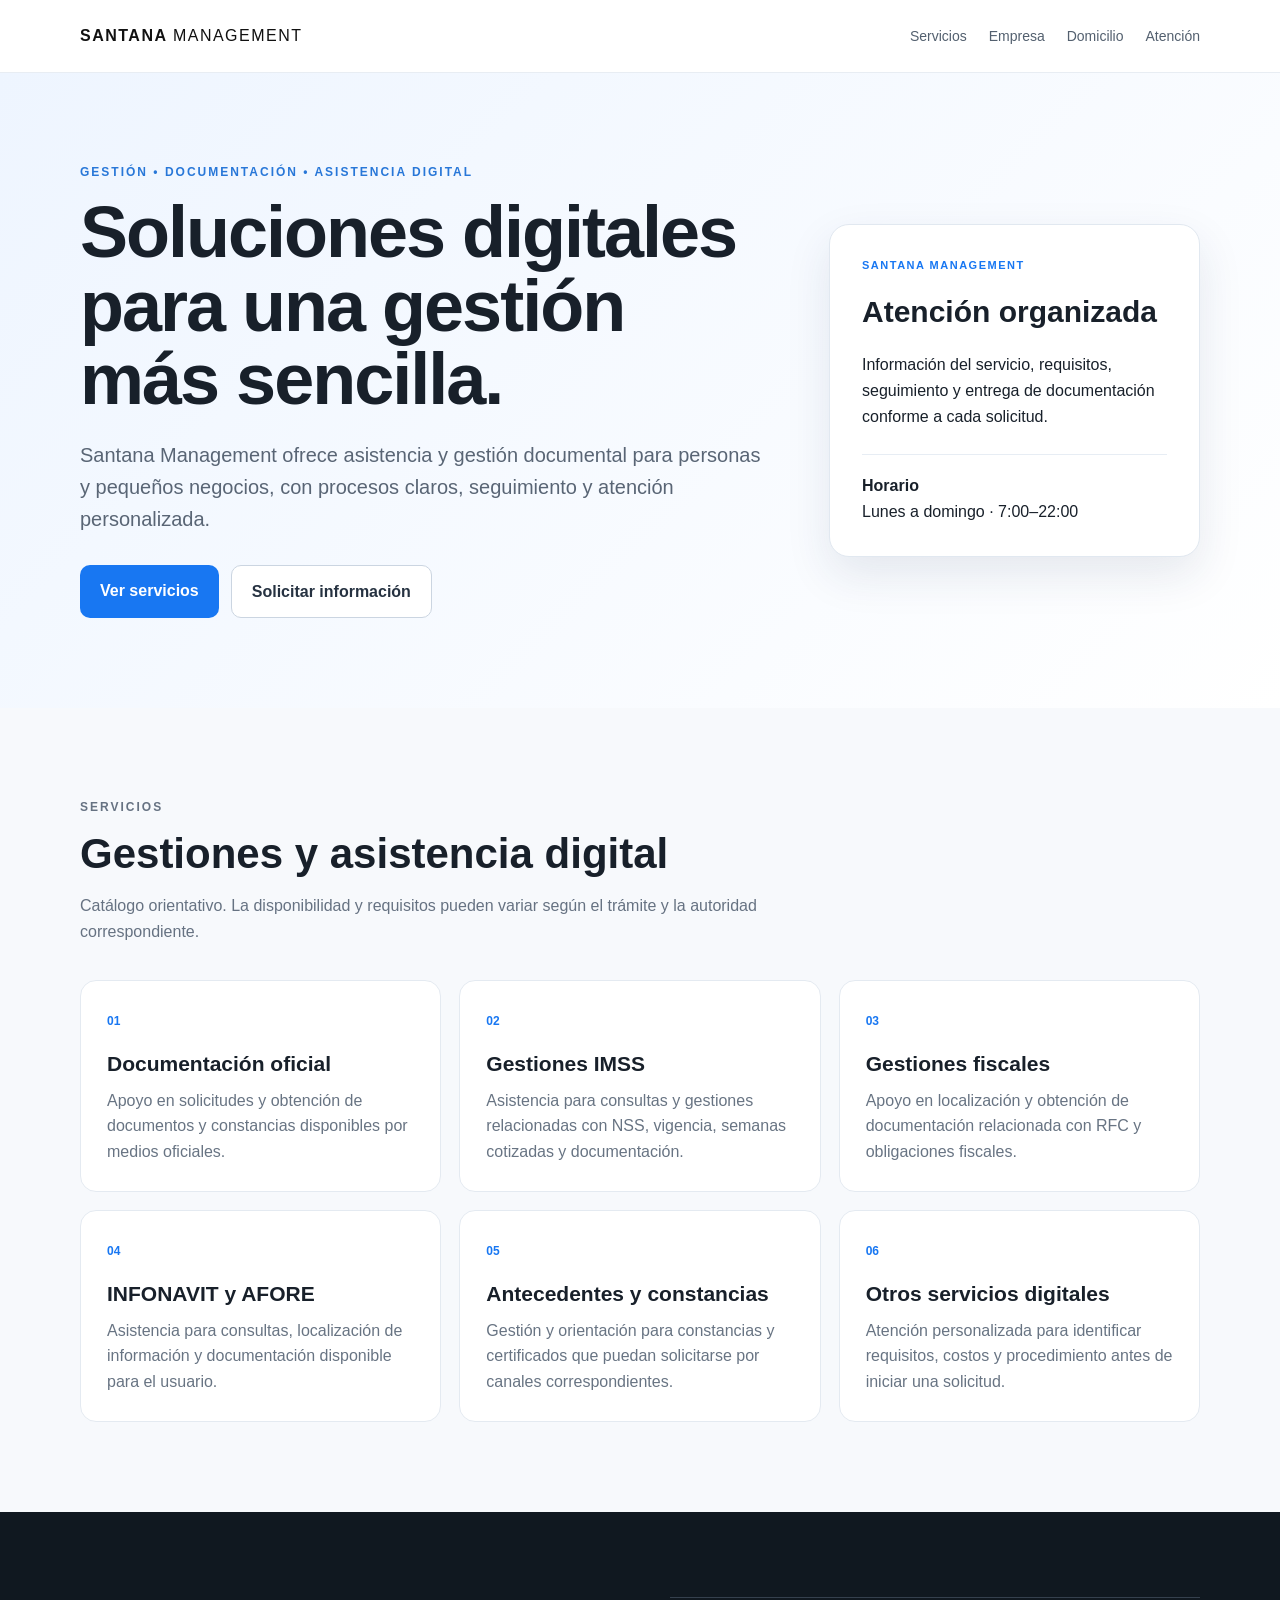
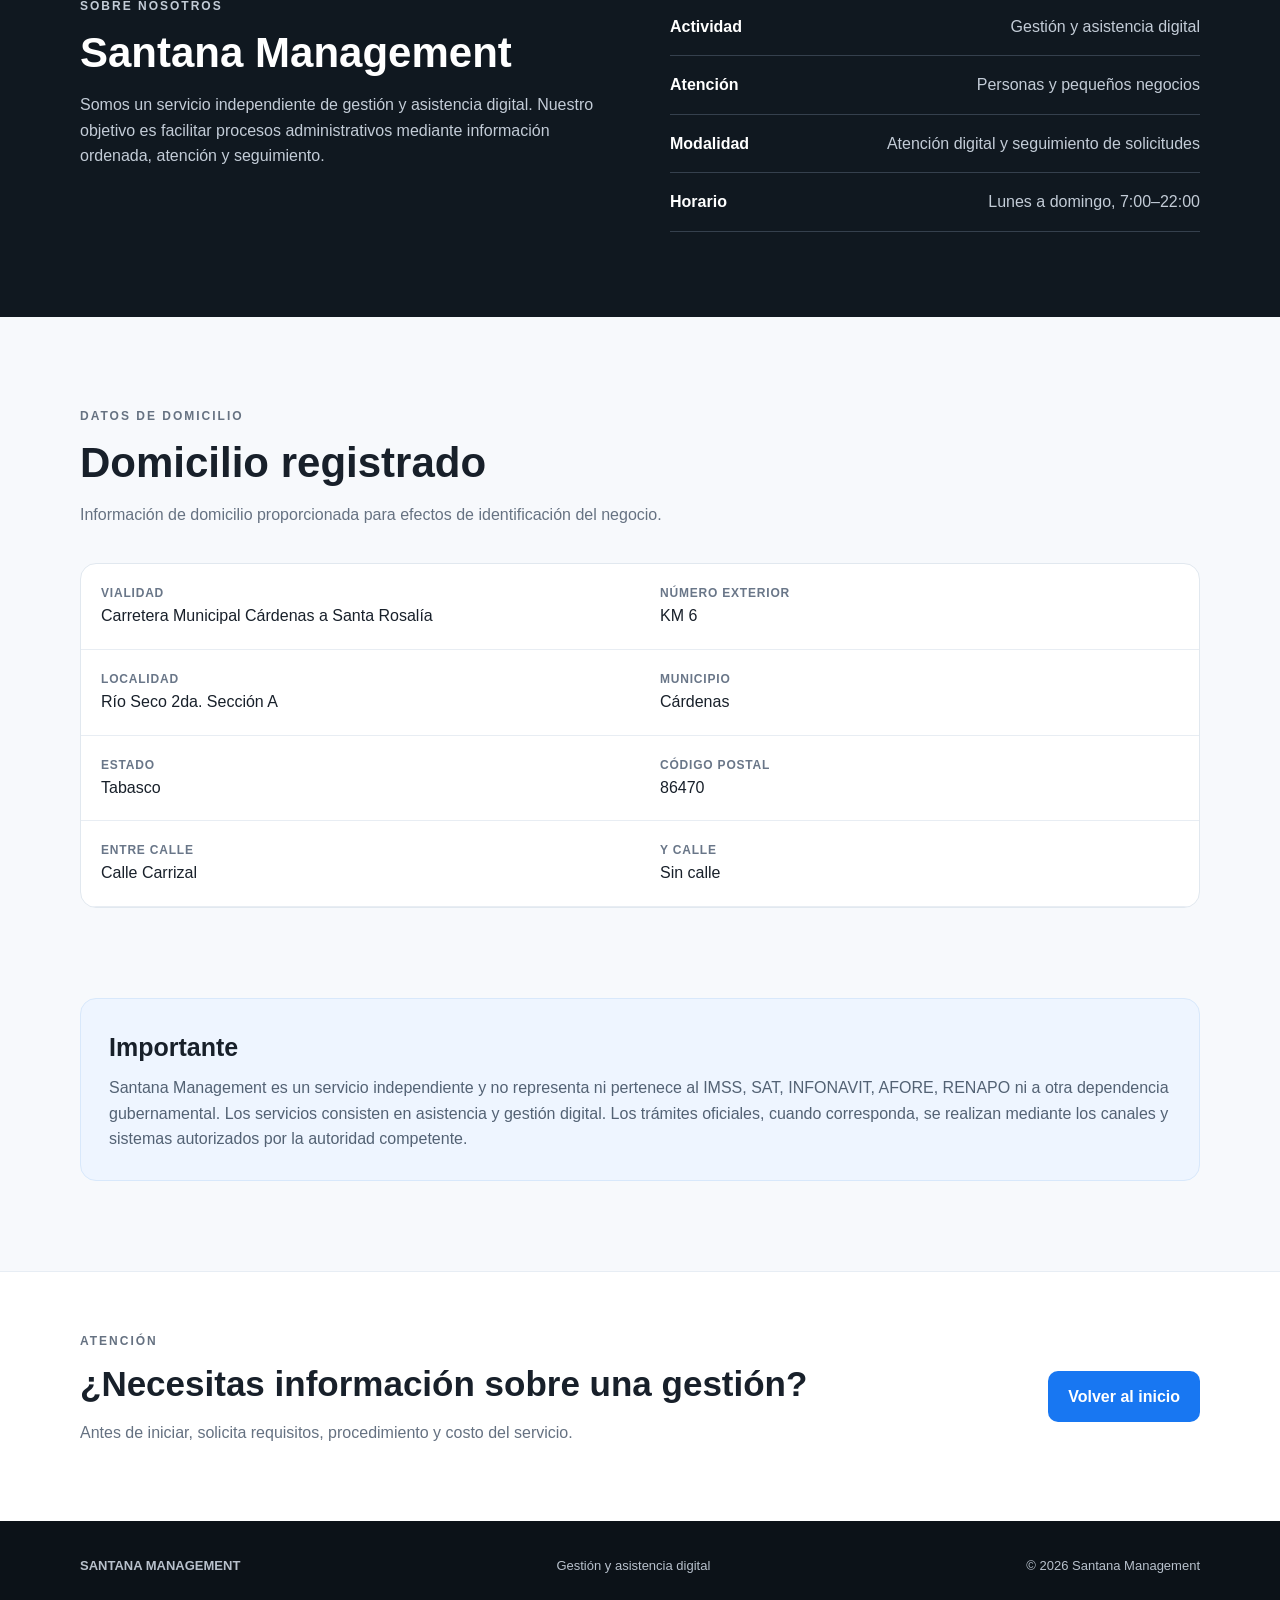
==== index.html @ 51f9fa00 "Add files via upload" ====
<!doctype html>
<html lang="es">
<head>
  <meta charset="utf-8">
  <meta name="viewport" content="width=device-width, initial-scale=1">
  <meta name="description" content="Santana Management - servicios de gestión y asistencia digital para trámites y documentación.">
  <title>Santana Management | Gestión y Asistencia Digital</title>
  <link rel="stylesheet" href="styles.css">
</head>
<body>
<header class="top">
  <div class="nav wrap">
    <a class="brand" href="#inicio">SANTANA <span>MANAGEMENT</span></a>
    <nav>
      <a href="#servicios">Servicios</a>
      <a href="#empresa">Empresa</a>
      <a href="#domicilio">Domicilio</a>
      <a href="#contacto">Atención</a>
    </nav>
  </div>
</header>

<main id="inicio">
  <section class="hero">
    <div class="wrap hero-grid">
      <div>
        <p class="eyebrow">GESTIÓN • DOCUMENTACIÓN • ASISTENCIA DIGITAL</p>
        <h1>Soluciones digitales para una gestión más sencilla.</h1>
        <p class="lead">Santana Management ofrece asistencia y gestión documental para personas y pequeños negocios, con procesos claros, seguimiento y atención personalizada.</p>
        <div class="actions">
          <a class="btn primary" href="#servicios">Ver servicios</a>
          <a class="btn ghost" href="#contacto">Solicitar información</a>
        </div>
      </div>
      <div class="hero-card">
        <div class="badge">SANTANA MANAGEMENT</div>
        <h2>Atención organizada</h2>
        <p>Información del servicio, requisitos, seguimiento y entrega de documentación conforme a cada solicitud.</p>
        <div class="mini"><b>Horario</b><span>Lunes a domingo · 7:00–22:00</span></div>
      </div>
    </div>
  </section>

  <section id="servicios" class="section wrap">
    <div class="section-head">
      <p class="eyebrow">SERVICIOS</p>
      <h2>Gestiones y asistencia digital</h2>
      <p>Catálogo orientativo. La disponibilidad y requisitos pueden variar según el trámite y la autoridad correspondiente.</p>
    </div>
    <div class="cards">
      <article><span>01</span><h3>Documentación oficial</h3><p>Apoyo en solicitudes y obtención de documentos y constancias disponibles por medios oficiales.</p></article>
      <article><span>02</span><h3>Gestiones IMSS</h3><p>Asistencia para consultas y gestiones relacionadas con NSS, vigencia, semanas cotizadas y documentación.</p></article>
      <article><span>03</span><h3>Gestiones fiscales</h3><p>Apoyo en localización y obtención de documentación relacionada con RFC y obligaciones fiscales.</p></article>
      <article><span>04</span><h3>INFONAVIT y AFORE</h3><p>Asistencia para consultas, localización de información y documentación disponible para el usuario.</p></article>
      <article><span>05</span><h3>Antecedentes y constancias</h3><p>Gestión y orientación para constancias y certificados que puedan solicitarse por canales correspondientes.</p></article>
      <article><span>06</span><h3>Otros servicios digitales</h3><p>Atención personalizada para identificar requisitos, costos y procedimiento antes de iniciar una solicitud.</p></article>
    </div>
  </section>

  <section id="empresa" class="dark">
    <div class="wrap two">
      <div>
        <p class="eyebrow">SOBRE NOSOTROS</p>
        <h2>Santana Management</h2>
        <p>Somos un servicio independiente de gestión y asistencia digital. Nuestro objetivo es facilitar procesos administrativos mediante información ordenada, atención y seguimiento.</p>
      </div>
      <div class="info-list">
        <div><b>Actividad</b><span>Gestión y asistencia digital</span></div>
        <div><b>Atención</b><span>Personas y pequeños negocios</span></div>
        <div><b>Modalidad</b><span>Atención digital y seguimiento de solicitudes</span></div>
        <div><b>Horario</b><span>Lunes a domingo, 7:00–22:00</span></div>
      </div>
    </div>
  </section>

  <section id="domicilio" class="section wrap">
    <div class="section-head">
      <p class="eyebrow">DATOS DE DOMICILIO</p>
      <h2>Domicilio registrado</h2>
      <p>Información de domicilio proporcionada para efectos de identificación del negocio.</p>
    </div>
    <div class="address">
      <div><b>Vialidad</b><span>Carretera Municipal Cárdenas a Santa Rosalía</span></div>
      <div><b>Número exterior</b><span>KM 6</span></div>
      <div><b>Localidad</b><span>Río Seco 2da. Sección A</span></div>
      <div><b>Municipio</b><span>Cárdenas</span></div>
      <div><b>Estado</b><span>Tabasco</span></div>
      <div><b>Código postal</b><span>86470</span></div>
      <div><b>Entre calle</b><span>Calle Carrizal</span></div>
      <div><b>Y calle</b><span>Sin calle</span></div>
    </div>
  </section>

  <section class="notice wrap">
    <h2>Importante</h2>
    <p>Santana Management es un servicio independiente y no representa ni pertenece al IMSS, SAT, INFONAVIT, AFORE, RENAPO ni a otra dependencia gubernamental. Los servicios consisten en asistencia y gestión digital. Los trámites oficiales, cuando corresponda, se realizan mediante los canales y sistemas autorizados por la autoridad competente.</p>
  </section>

  <section id="contacto" class="contact">
    <div class="wrap contact-box">
      <div><p class="eyebrow">ATENCIÓN</p><h2>¿Necesitas información sobre una gestión?</h2><p>Antes de iniciar, solicita requisitos, procedimiento y costo del servicio.</p></div>
      <a class="btn primary" href="#inicio">Volver al inicio</a>
    </div>
  </section>
</main>

<footer>
  <div class="wrap foot">
    <strong>SANTANA MANAGEMENT</strong>
    <span>Gestión y asistencia digital</span>
    <span>© 2026 Santana Management</span>
  </div>
</footer>
</body>
</html>
---- styles.css ----
*{box-sizing:border-box}html{scroll-behavior:smooth}body{margin:0;font-family:Inter,Arial,sans-serif;color:#18202a;background:#f7f9fc;line-height:1.6}.wrap{width:min(1120px,92%);margin:auto}.top{position:sticky;top:0;z-index:10;background:rgba(255,255,255,.94);backdrop-filter:blur(10px);border-bottom:1px solid #e8edf3}.nav{min-height:72px;display:flex;align-items:center;justify-content:space-between;gap:24px}.brand{font-weight:900;letter-spacing:1.5px;color:#111;text-decoration:none}.brand span{font-weight:500}.nav nav{display:flex;gap:22px}.nav nav a{color:#53606f;text-decoration:none;font-size:14px}.hero{background:linear-gradient(135deg,#eef5ff,#fff);padding:90px 0}.hero-grid{display:grid;grid-template-columns:1.3fr .7fr;gap:60px;align-items:center}.eyebrow{font-size:12px;letter-spacing:2px;font-weight:800;color:#2877d8;margin:0 0 14px}.hero h1{font-size:clamp(42px,6vw,72px);line-height:1.02;margin:0 0 22px;letter-spacing:-2px}.lead{font-size:20px;color:#596575;max-width:720px}.actions{display:flex;gap:12px;flex-wrap:wrap;margin-top:30px}.btn{display:inline-block;padding:13px 20px;border-radius:10px;text-decoration:none;font-weight:800}.primary{background:#1877f2;color:#fff}.ghost{border:1px solid #cbd5e1;color:#263241;background:#fff}.hero-card{background:#fff;border:1px solid #e1e8f0;border-radius:20px;padding:32px;box-shadow:0 18px 45px rgba(26,53,87,.10)}.badge{font-size:11px;font-weight:900;letter-spacing:1.5px;color:#1877f2}.hero-card h2{font-size:30px;margin:14px 0 8px}.mini{border-top:1px solid #e7edf4;margin-top:25px;padding-top:18px;display:flex;flex-direction:column}.section{padding:90px 0}.section-head{max-width:720px;margin-bottom:35px}.section h2,.dark h2,.contact h2{font-size:42px;line-height:1.1;margin:0 0 15px}.section-head p{color:#667282}.cards{display:grid;grid-template-columns:repeat(3,1fr);gap:18px}.cards article{background:#fff;border:1px solid #e4eaf1;border-radius:16px;padding:26px;min-height:210px}.cards span{font-size:12px;font-weight:900;color:#1877f2}.cards h3{margin:15px 0 7px;font-size:21px}.cards p{color:#687483;margin:0}.dark{background:#101820;color:#fff;padding:85px 0}.two{display:grid;grid-template-columns:1fr 1fr;gap:60px}.dark p{color:#c3ccd7}.info-list{border-top:1px solid #35404d}.info-list div{display:flex;justify-content:space-between;gap:20px;padding:16px 0;border-bottom:1px solid #35404d}.info-list span{color:#c3ccd7;text-align:right}.address{display:grid;grid-template-columns:1fr 1fr;border:1px solid #e1e8ef;background:#fff;border-radius:16px;overflow:hidden}.address div{padding:20px;border-bottom:1px solid #e8edf3}.address b,.address span{display:block}.address b{font-size:12px;text-transform:uppercase;letter-spacing:.8px;color:#697688}.notice{margin-bottom:90px;background:#eef5ff;border:1px solid #d8e8fb;border-radius:16px;padding:28px}.notice h2{font-size:25px;margin:0 0 8px}.notice p{margin:0;color:#536274}.contact{background:#fff;border-top:1px solid #e7edf4}.contact-box{padding:60px 0;display:flex;align-items:center;justify-content:space-between;gap:30px}.contact-box h2{font-size:35px}.contact-box p{color:#657181}footer{background:#0c1218;color:#b8c1cc}.foot{min-height:90px;display:flex;align-items:center;gap:25px;justify-content:space-between;font-size:13px}@media(max-width:800px){.nav nav{display:none}.hero-grid,.two{grid-template-columns:1fr}.cards{grid-template-columns:1fr 1fr}.hero{padding:60px 0}.section{padding:65px 0}.address{grid-template-columns:1fr}.contact-box{flex-direction:column;align-items:flex-start}.foot{flex-direction:column;justify-content:center;padding:25px 0}}@media(max-width:520px){.cards{grid-template-columns:1fr}.hero h1{font-size:44px}.section h2,.dark h2{font-size:34px}}
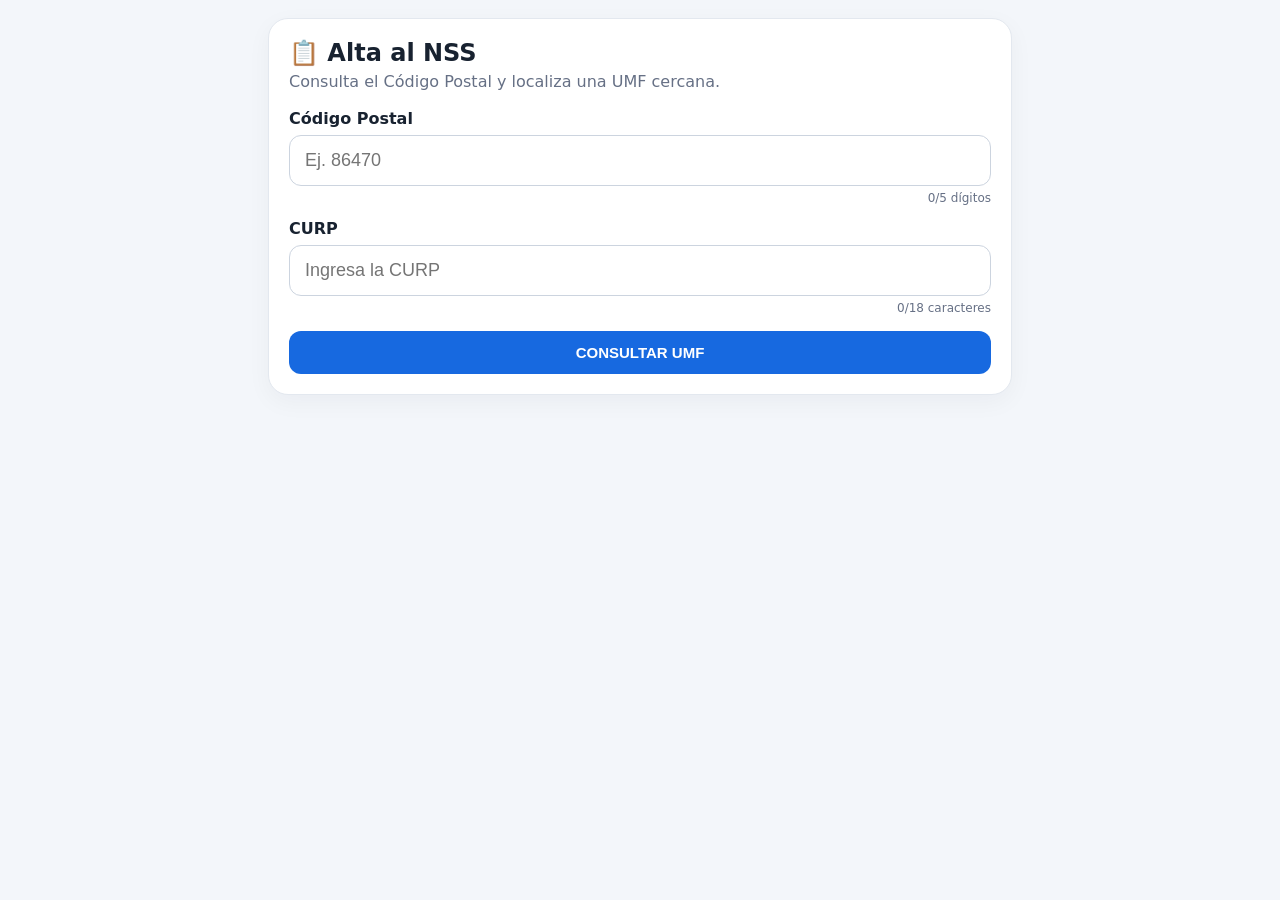
==== commit d71404f4: "Add files via upload" ====
--- a/index.html
+++ b/index.html
@@ -1,115 +1,165 @@
 <!doctype html>
 <html lang="es">
 <head>
-  <meta charset="utf-8">
-  <meta name="viewport" content="width=device-width, initial-scale=1">
-  <meta name="description" content="Santana Management - servicios de gestión y asistencia digital para trámites y documentación.">
-  <title>Santana Management | Gestión y Asistencia Digital</title>
-  <link rel="stylesheet" href="styles.css">
+<meta charset="utf-8">
+<meta name="viewport" content="width=device-width,initial-scale=1">
+<title>Alta al NSS · CP + CURP + UMF</title>
+<style>
+:root{font-family:system-ui,-apple-system,Segoe UI,Roboto,Arial;color:#182230;background:#f3f6fa}
+*{box-sizing:border-box}body{margin:0}.app{max-width:780px;margin:auto;padding:18px}
+.card{background:#fff;border:1px solid #e3e8ef;border-radius:20px;padding:20px;margin-bottom:14px;box-shadow:0 7px 24px #1720330b}
+h1{font-size:24px;margin:0 0 5px}.sub{color:#667085;margin-bottom:18px}
+label{display:block;font-weight:700;margin:14px 0 7px}
+input{width:100%;padding:14px 15px;border:1px solid #ccd4df;border-radius:12px;font-size:18px;outline:none}
+input:focus{border-color:#1769e0;box-shadow:0 0 0 3px #1769e015}
+.counter{font-size:12px;color:#667085;text-align:right;margin-top:5px}
+button{border:0;border-radius:12px;padding:13px 16px;font-weight:800;cursor:pointer}
+.main{width:100%;background:#1769e0;color:white;margin-top:16px;font-size:15px}.main:disabled{opacity:.6}
+.hidden{display:none}.loading{text-align:center;padding:28px}.loader{width:28px;height:28px;border:3px solid #dce5f1;border-top-color:#1769e0;border-radius:50%;margin:auto;animation:spin .8s linear infinite}@keyframes spin{to{transform:rotate(360deg)}}
+.ok{display:inline-block;background:#e8f7ee;color:#13733a;border-radius:20px;padding:6px 10px;font-size:12px;font-weight:800}
+.line{display:flex;justify-content:space-between;gap:15px;padding:11px 0;border-bottom:1px solid #edf0f4}.line:last-child{border-bottom:0}.value{text-align:right;font-weight:650}
+.umf{border:1px solid #dce4ee;border-radius:16px;padding:15px;margin-top:12px}
+.copyone{font-size:12px;padding:7px 9px;background:#f1f4f8;color:#31445d}
+.textbox{width:100%;min-height:225px;border:1px solid #d6dee8;border-radius:12px;padding:13px;font:14px ui-monospace,monospace;background:#fafbfd;resize:vertical}
+.error{background:#fff1f0;color:#b42318;padding:11px;border-radius:11px;margin-top:12px;font-size:14px}
+.notice{font-size:12px;color:#667085;margin-top:12px;line-height:1.45}
+.source{font-size:11px;color:#667085;margin-top:12px;line-height:1.45}
+</style>
 </head>
 <body>
-<header class="top">
-  <div class="nav wrap">
-    <a class="brand" href="#inicio">SANTANA <span>MANAGEMENT</span></a>
-    <nav>
-      <a href="#servicios">Servicios</a>
-      <a href="#empresa">Empresa</a>
-      <a href="#domicilio">Domicilio</a>
-      <a href="#contacto">Atención</a>
-    </nav>
-  </div>
-</header>
+<div class="app">
+<div class="card">
+<h1>📋 Alta al NSS</h1>
+<div class="sub">Consulta el Código Postal y localiza una UMF cercana.</div>
+<label for="cp">Código Postal</label>
+<input id="cp" inputmode="numeric" maxlength="5" placeholder="Ej. 86470" autocomplete="postal-code">
+<div class="counter"><span id="cpc">0</span>/5 dígitos</div>
+<label for="curp">CURP</label>
+<input id="curp" maxlength="18" placeholder="Ingresa la CURP" autocomplete="off" autocapitalize="characters">
+<div class="counter"><span id="curpc">0</span>/18 caracteres</div>
+<button class="main" id="btn" onclick="consultar()">CONSULTAR UMF</button>
+<div id="error"></div>
+</div>
 
-<main id="inicio">
-  <section class="hero">
-    <div class="wrap hero-grid">
-      <div>
-        <p class="eyebrow">GESTIÓN • DOCUMENTACIÓN • ASISTENCIA DIGITAL</p>
-        <h1>Soluciones digitales para una gestión más sencilla.</h1>
-        <p class="lead">Santana Management ofrece asistencia y gestión documental para personas y pequeños negocios, con procesos claros, seguimiento y atención personalizada.</p>
-        <div class="actions">
-          <a class="btn primary" href="#servicios">Ver servicios</a>
-          <a class="btn ghost" href="#contacto">Solicitar información</a>
-        </div>
-      </div>
-      <div class="hero-card">
-        <div class="badge">SANTANA MANAGEMENT</div>
-        <h2>Atención organizada</h2>
-        <p>Información del servicio, requisitos, seguimiento y entrega de documentación conforme a cada solicitud.</p>
-        <div class="mini"><b>Horario</b><span>Lunes a domingo · 7:00–22:00</span></div>
-      </div>
-    </div>
-  </section>
+<div id="loading" class="card hidden loading">
+<div class="loader"></div>
+<p><b>Consultando información…</b></p>
+<div class="sub" style="margin:7px 0 0">Buscando ubicación y UMF cercana</div>
+</div>
 
-  <section id="servicios" class="section wrap">
-    <div class="section-head">
-      <p class="eyebrow">SERVICIOS</p>
-      <h2>Gestiones y asistencia digital</h2>
-      <p>Catálogo orientativo. La disponibilidad y requisitos pueden variar según el trámite y la autoridad correspondiente.</p>
-    </div>
-    <div class="cards">
-      <article><span>01</span><h3>Documentación oficial</h3><p>Apoyo en solicitudes y obtención de documentos y constancias disponibles por medios oficiales.</p></article>
-      <article><span>02</span><h3>Gestiones IMSS</h3><p>Asistencia para consultas y gestiones relacionadas con NSS, vigencia, semanas cotizadas y documentación.</p></article>
-      <article><span>03</span><h3>Gestiones fiscales</h3><p>Apoyo en localización y obtención de documentación relacionada con RFC y obligaciones fiscales.</p></article>
-      <article><span>04</span><h3>INFONAVIT y AFORE</h3><p>Asistencia para consultas, localización de información y documentación disponible para el usuario.</p></article>
-      <article><span>05</span><h3>Antecedentes y constancias</h3><p>Gestión y orientación para constancias y certificados que puedan solicitarse por canales correspondientes.</p></article>
-      <article><span>06</span><h3>Otros servicios digitales</h3><p>Atención personalizada para identificar requisitos, costos y procedimiento antes de iniciar una solicitud.</p></article>
-    </div>
-  </section>
+<div id="resultado" class="hidden">
+<div class="card"><span class="ok">✓ UBICACIÓN ENCONTRADA</span><h2>Datos del domicilio</h2><div id="ubicacion"></div></div>
+<div class="card"><span class="ok">🏥 UMF CERCANA</span><div id="umf"></div></div>
+<div class="card">
+<h2>📄 Texto listo para copiar</h2>
+<textarea id="texto" class="textbox" readonly></textarea>
+<button class="main" onclick="copiarTodo()">COPIAR TODO EL TEXTO</button>
+<div class="notice">La CURP se valida únicamente en tu navegador. No se manda a los servicios de ubicación ni se guarda en este sitio.</div>
+<div class="source">La consulta usa servicios públicos mediante un proxy CORS compatible con GitHub Pages. Las consultas se hacen únicamente al presionar el botón.</div>
+</div>
+</div>
+</div>
 
-  <section id="empresa" class="dark">
-    <div class="wrap two">
-      <div>
-        <p class="eyebrow">SOBRE NOSOTROS</p>
-        <h2>Santana Management</h2>
-        <p>Somos un servicio independiente de gestión y asistencia digital. Nuestro objetivo es facilitar procesos administrativos mediante información ordenada, atención y seguimiento.</p>
-      </div>
-      <div class="info-list">
-        <div><b>Actividad</b><span>Gestión y asistencia digital</span></div>
-        <div><b>Atención</b><span>Personas y pequeños negocios</span></div>
-        <div><b>Modalidad</b><span>Atención digital y seguimiento de solicitudes</span></div>
-        <div><b>Horario</b><span>Lunes a domingo, 7:00–22:00</span></div>
-      </div>
-    </div>
-  </section>
+<script>
+const cpEl=document.getElementById('cp'),curpEl=document.getElementById('curp');
+cpEl.addEventListener('input',()=>{cpEl.value=cpEl.value.replace(/\D/g,'').slice(0,5);document.getElementById('cpc').textContent=cpEl.value.length});
+curpEl.addEventListener('input',()=>{curpEl.value=curpEl.value.toUpperCase().replace(/\s/g,'').slice(0,18);document.getElementById('curpc').textContent=curpEl.value.length});
 
-  <section id="domicilio" class="section wrap">
-    <div class="section-head">
-      <p class="eyebrow">DATOS DE DOMICILIO</p>
-      <h2>Domicilio registrado</h2>
-      <p>Información de domicilio proporcionada para efectos de identificación del negocio.</p>
-    </div>
-    <div class="address">
-      <div><b>Vialidad</b><span>Carretera Municipal Cárdenas a Santa Rosalía</span></div>
-      <div><b>Número exterior</b><span>KM 6</span></div>
-      <div><b>Localidad</b><span>Río Seco 2da. Sección A</span></div>
-      <div><b>Municipio</b><span>Cárdenas</span></div>
-      <div><b>Estado</b><span>Tabasco</span></div>
-      <div><b>Código postal</b><span>86470</span></div>
-      <div><b>Entre calle</b><span>Calle Carrizal</span></div>
-      <div><b>Y calle</b><span>Sin calle</span></div>
-    </div>
-  </section>
+function esc(v){return String(v??'').replace(/[&<>"']/g,m=>({'&':'&amp;','<':'&lt;','>':'&gt;','"':'&quot;',"'":'&#039;'}[m]))}
+function row(k,v){const s=String(v??'');return `<div class="line"><span>${esc(k)}</span><span class="value">${esc(s||'—')} ${s?`<button class="copyone" onclick="copiar(${JSON.stringify(s)})">Copiar</button>`:''}</span></div>`}
+function km(a,b,c,d){const R=6371,p=Math.PI/180,x=Math.sin((c-a)*p/2)**2+Math.cos(a*p)*Math.cos(c*p)*Math.sin((d-b)*p/2)**2;return R*2*Math.atan2(Math.sqrt(x),Math.sqrt(1-x))}
+async function directJson(url){
+ const r=await fetch(url,{headers:{'Accept':'application/json'}});
+ if(!r.ok)throw new Error('HTTP '+r.status);
+ return r.json();
+}
+async function proxyJson(url){
+ let last;
+ const proxies=[
+  'https://corsproxy.io/?url='+encodeURIComponent(url),
+  'https://api.allorigins.win/raw?url='+encodeURIComponent(url)
+ ];
+ for(const u of proxies){
+  try{
+   const r=await fetch(u,{cache:'no-store'});
+   if(!r.ok)throw new Error('HTTP '+r.status);
+   const text=await r.text();
+   return JSON.parse(text);
+  }catch(e){last=e}
+ }
+ throw last||new Error('No fue posible conectar con el servicio.');
+}
+async function consultar(){
+ const cp=cpEl.value.trim(),curp=curpEl.value.trim(),err=document.getElementById('error');
+ err.innerHTML='';document.getElementById('resultado').classList.add('hidden');
+ if(!/^\d{5}$/.test(cp)){err.innerHTML='<div class="error">El Código Postal debe contener exactamente 5 dígitos.</div>';return}
+ if(!/^[A-Z0-9]{18}$/.test(curp)){err.innerHTML='<div class="error">La CURP debe contener exactamente 18 caracteres.</div>';return}
+ const btn=document.getElementById('btn');btn.disabled=true;document.getElementById('loading').classList.remove('hidden');
+ try{
+  // Postal lookup through CORS proxy because GitHub Pages is static.
+  const z=await proxyJson('https://api.zippopotam.us/mx/'+cp);
+  if(!z.places?.length)throw new Error('No se encontró ese Código Postal.');
+  const p=z.places[0],lat=Number(p.latitude),lon=Number(p.longitude);
+  let municipality=p['place name']||'',colonia='';
+  try{
+   const rev=await proxyJson(`https://nominatim.openstreetmap.org/reverse?lat=${lat}&lon=${lon}&format=jsonv2&addressdetails=1&zoom=18&accept-language=es`);
+   const a=rev.address||{};municipality=a.municipality||a.town||a.city||a.county||municipality;colonia=a.suburb||a.neighbourhood||a.quarter||'';
+  }catch(_){}
+  document.getElementById('ubicacion').innerHTML=row('Código Postal',cp)+row('Estado',p.state)+row('Municipio',municipality)+row('Localidad',p['place name'])+row('Colonia',colonia);
 
-  <section class="notice wrap">
-    <h2>Importante</h2>
-    <p>Santana Management es un servicio independiente y no representa ni pertenece al IMSS, SAT, INFONAVIT, AFORE, RENAPO ni a otra dependencia gubernamental. Los servicios consisten en asistencia y gestión digital. Los trámites oficiales, cuando corresponda, se realizan mediante los canales y sistemas autorizados por la autoridad competente.</p>
-  </section>
+  const q=`[out:json][timeout:25];(
+    nwr(around:30000,${lat},${lon})["name"~"UMF|UNIDAD DE MEDICINA FAMILIAR|IMSS","i"];
+    nwr(around:30000,${lat},${lon})["operator"~"IMSS|INSTITUTO MEXICANO DEL SEGURO SOCIAL","i"];
+    nwr(around:30000,${lat},${lon})["healthcare"="clinic"]["operator"~"IMSS","i"];
+  );out center tags;`;
+  const ov=await proxyJson('https://overpass-api.de/api/interpreter?data='+encodeURIComponent(q));
+  let best=null,bestD=Infinity;
+  for(const e of (ov.elements||[])){
+   const t=e.tags||{},hay=((t.name||'')+' '+(t.operator||'')+' '+(t.healthcare||'')).toLowerCase();
+   if(!/umf|unidad de medicina familiar|imss/.test(hay))continue;
+   const elat=Number(e.lat??e.center?.lat),elon=Number(e.lon??e.center?.lon);if(!elat||!elon)continue;
+   const d=km(lat,lon,elat,elon);if(d<bestD){bestD=d;best=e}
+  }
+  let u=null;
+  if(best){
+   const t=best.tags||{};let a={};
+   try{
+    const elat=Number(best.lat??best.center?.lat),elon=Number(best.lon??best.center?.lon);
+    const rev=await proxyJson(`https://nominatim.openstreetmap.org/reverse?lat=${elat}&lon=${elon}&format=jsonv2&addressdetails=1&zoom=18&accept-language=es`);
+    a=rev.address||{};
+   }catch(_){}
+   u={name:t.name||'UMF IMSS',street:t['addr:street']||a.road||'',number:t['addr:housenumber']||a.house_number||'',interior:t['addr:unit']||'',colonia:t['addr:suburb']||t['addr:neighbourhood']||a.suburb||a.neighbourhood||'',municipality:t['addr:city']||t['addr:municipality']||a.municipality||a.town||a.city||a.county||'',state:t['addr:state']||a.state||p.state||'',postcode:t['addr:postcode']||a.postcode||'',phone:t.phone||t['contact:phone']||'',distance:bestD.toFixed(1)};
+  }
+  if(u){
+   document.getElementById('umf').innerHTML='<div class="umf"><h3 style="margin:8px 0 2px">'+esc(u.name)+'</h3><div class="sub">Unidad de Medicina Familiar</div>'+row('Calle',u.street)+row('Número exterior',u.number)+row('Número interior',u.interior||'—')+row('Colonia',u.colonia)+row('Municipio',u.municipality)+row('Estado',u.state)+row('Código Postal',u.postcode)+row('Teléfono',u.phone)+'<div class="source">Distancia aproximada desde el centroide del CP: '+esc(u.distance)+' km.</div></div>';
+  }else{
+   document.getElementById('umf').innerHTML='<div class="error">No encontramos una UMF en la fuente cartográfica dentro del radio de búsqueda. Verifica la unidad en el directorio oficial del IMSS.</div>';
+  }
+  document.getElementById('texto').value=`📋 Alta al NSS
+CURP: ${curp}
+Estado: ${p.state||''}
+Municipio: ${municipality}
+Localidad: ${p['place name']||''}
+Colonia: ${colonia||'No disponible'}
+Código Postal: ${cp}
 
-  <section id="contacto" class="contact">
-    <div class="wrap contact-box">
-      <div><p class="eyebrow">ATENCIÓN</p><h2>¿Necesitas información sobre una gestión?</h2><p>Antes de iniciar, solicita requisitos, procedimiento y costo del servicio.</p></div>
-      <a class="btn primary" href="#inicio">Volver al inicio</a>
-    </div>
-  </section>
-</main>
-
-<footer>
-  <div class="wrap foot">
-    <strong>SANTANA MANAGEMENT</strong>
-    <span>Gestión y asistencia digital</span>
-    <span>© 2026 Santana Management</span>
-  </div>
-</footer>
+🏥 UMF cercana
+UMF: ${u?.name||'No encontrada'}
+Calle: ${u?.street||''}
+Número exterior: ${u?.number||''}
+Número interior: ${u?.interior||'—'}
+Colonia: ${u?.colonia||''}
+Municipio: ${u?.municipality||''}
+Estado: ${u?.state||''}
+Código Postal: ${u?.postcode||''}
+Teléfono: ${u?.phone||''}`;
+  document.getElementById('resultado').classList.remove('hidden');document.getElementById('resultado').scrollIntoView({behavior:'smooth'});
+ }catch(e){
+  err.innerHTML='<div class="error">No se pudo conectar con el servicio de consulta. Si el servicio gratuito está temporalmente saturado, intenta nuevamente en unos segundos.</div>';
+ }finally{document.getElementById('loading').classList.add('hidden');btn.disabled=false}
+}
+function copiar(txt){navigator.clipboard?.writeText(txt).then(()=>alert('Dato copiado')).catch(()=>alert('No fue posible copiar automáticamente.'))}
+function copiarTodo(){copiar(document.getElementById('texto').value)}
+</script>
 </body>
-</html>
+</html>
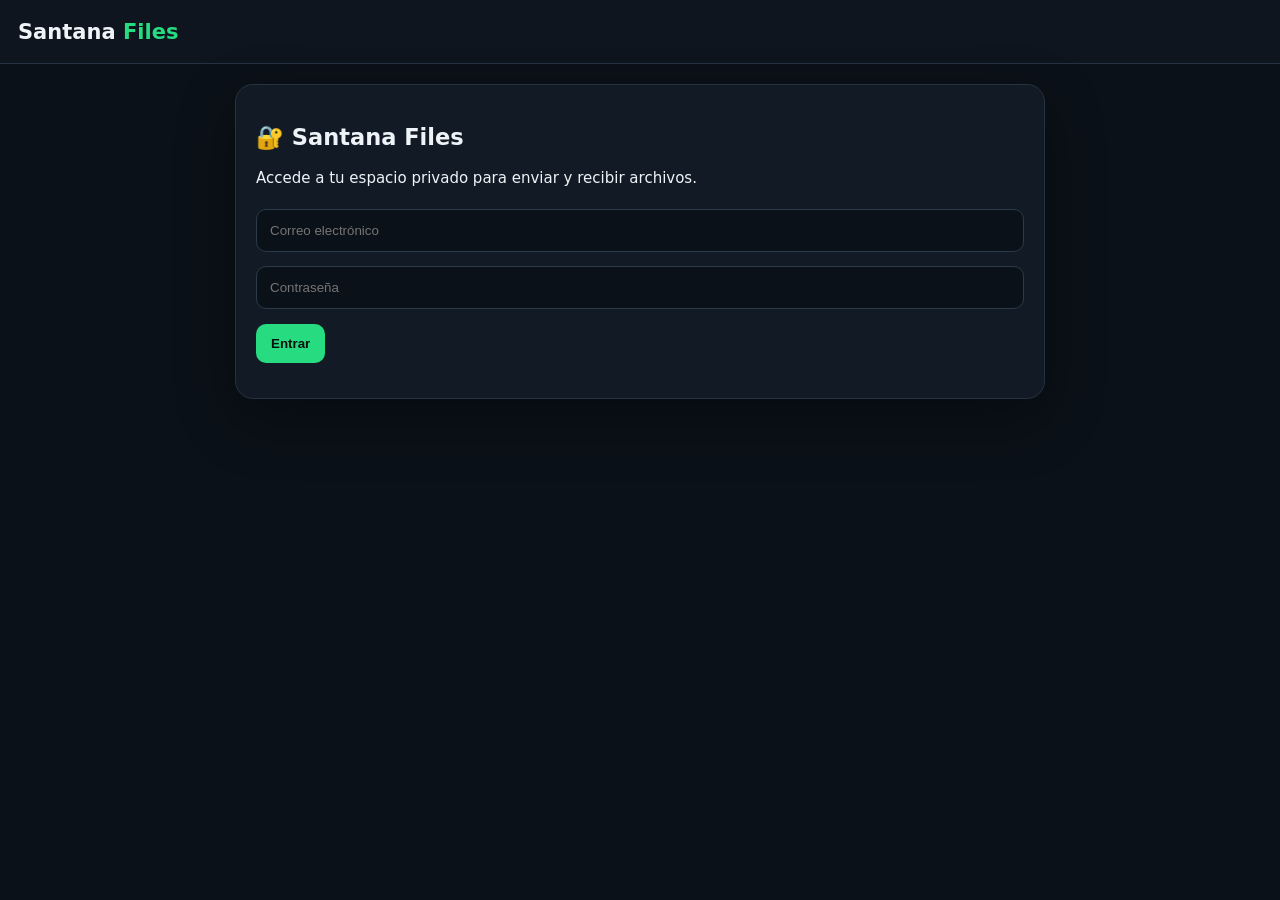
==== commit 0676a901: "Add files via upload Signed-off-by: Mauricioiwiwiwui <mauriciosantanacano3@gmail.com>" ====
--- a/index.html
+++ b/index.html
@@ -3,163 +3,32 @@
 <head>
 <meta charset="utf-8">
 <meta name="viewport" content="width=device-width,initial-scale=1">
-<title>Alta al NSS · CP + CURP + UMF</title>
-<style>
-:root{font-family:system-ui,-apple-system,Segoe UI,Roboto,Arial;color:#182230;background:#f3f6fa}
-*{box-sizing:border-box}body{margin:0}.app{max-width:780px;margin:auto;padding:18px}
-.card{background:#fff;border:1px solid #e3e8ef;border-radius:20px;padding:20px;margin-bottom:14px;box-shadow:0 7px 24px #1720330b}
-h1{font-size:24px;margin:0 0 5px}.sub{color:#667085;margin-bottom:18px}
-label{display:block;font-weight:700;margin:14px 0 7px}
-input{width:100%;padding:14px 15px;border:1px solid #ccd4df;border-radius:12px;font-size:18px;outline:none}
-input:focus{border-color:#1769e0;box-shadow:0 0 0 3px #1769e015}
-.counter{font-size:12px;color:#667085;text-align:right;margin-top:5px}
-button{border:0;border-radius:12px;padding:13px 16px;font-weight:800;cursor:pointer}
-.main{width:100%;background:#1769e0;color:white;margin-top:16px;font-size:15px}.main:disabled{opacity:.6}
-.hidden{display:none}.loading{text-align:center;padding:28px}.loader{width:28px;height:28px;border:3px solid #dce5f1;border-top-color:#1769e0;border-radius:50%;margin:auto;animation:spin .8s linear infinite}@keyframes spin{to{transform:rotate(360deg)}}
-.ok{display:inline-block;background:#e8f7ee;color:#13733a;border-radius:20px;padding:6px 10px;font-size:12px;font-weight:800}
-.line{display:flex;justify-content:space-between;gap:15px;padding:11px 0;border-bottom:1px solid #edf0f4}.line:last-child{border-bottom:0}.value{text-align:right;font-weight:650}
-.umf{border:1px solid #dce4ee;border-radius:16px;padding:15px;margin-top:12px}
-.copyone{font-size:12px;padding:7px 9px;background:#f1f4f8;color:#31445d}
-.textbox{width:100%;min-height:225px;border:1px solid #d6dee8;border-radius:12px;padding:13px;font:14px ui-monospace,monospace;background:#fafbfd;resize:vertical}
-.error{background:#fff1f0;color:#b42318;padding:11px;border-radius:11px;margin-top:12px;font-size:14px}
-.notice{font-size:12px;color:#667085;margin-top:12px;line-height:1.45}
-.source{font-size:11px;color:#667085;margin-top:12px;line-height:1.45}
-</style>
+<title>Santana Files</title>
+<link rel="stylesheet" href="style.css">
 </head>
 <body>
-<div class="app">
+<header><b>Santana <span>Files</span></b><button id="logout" class="ghost hidden">Cerrar sesión</button></header>
+<main>
+<section id="login" class="card">
+<h1>🔐 Santana Files</h1><p>Accede a tu espacio privado para enviar y recibir archivos.</p>
+<input id="email" type="email" placeholder="Correo electrónico">
+<input id="password" type="password" placeholder="Contraseña">
+<button id="loginBtn">Entrar</button>
+<p id="status"></p>
+</section>
+
+<section id="app" class="hidden">
 <div class="card">
-<h1>📋 Alta al NSS</h1>
-<div class="sub">Consulta el Código Postal y localiza una UMF cercana.</div>
-<label for="cp">Código Postal</label>
-<input id="cp" inputmode="numeric" maxlength="5" placeholder="Ej. 86470" autocomplete="postal-code">
-<div class="counter"><span id="cpc">0</span>/5 dígitos</div>
-<label for="curp">CURP</label>
-<input id="curp" maxlength="18" placeholder="Ingresa la CURP" autocomplete="off" autocapitalize="characters">
-<div class="counter"><span id="curpc">0</span>/18 caracteres</div>
-<button class="main" id="btn" onclick="consultar()">CONSULTAR UMF</button>
-<div id="error"></div>
+<h2 id="welcome"></h2>
+<p class="muted">Tus archivos se guardan en la nube y pueden verse desde otros dispositivos.</p>
+<label class="upload">📤 Seleccionar archivos<input id="files" type="file" multiple hidden></label>
+<div id="fileList"></div>
+<h3>💬 Mensajes</h3>
+<div id="messages"></div>
+<div class="send"><input id="message" placeholder="Escribe un mensaje..."><button id="sendBtn">Enviar</button></div>
 </div>
-
-<div id="loading" class="card hidden loading">
-<div class="loader"></div>
-<p><b>Consultando información…</b></p>
-<div class="sub" style="margin:7px 0 0">Buscando ubicación y UMF cercana</div>
-</div>
-
-<div id="resultado" class="hidden">
-<div class="card"><span class="ok">✓ UBICACIÓN ENCONTRADA</span><h2>Datos del domicilio</h2><div id="ubicacion"></div></div>
-<div class="card"><span class="ok">🏥 UMF CERCANA</span><div id="umf"></div></div>
-<div class="card">
-<h2>📄 Texto listo para copiar</h2>
-<textarea id="texto" class="textbox" readonly></textarea>
-<button class="main" onclick="copiarTodo()">COPIAR TODO EL TEXTO</button>
-<div class="notice">La CURP se valida únicamente en tu navegador. No se manda a los servicios de ubicación ni se guarda en este sitio.</div>
-<div class="source">La consulta usa servicios públicos mediante un proxy CORS compatible con GitHub Pages. Las consultas se hacen únicamente al presionar el botón.</div>
-</div>
-</div>
-</div>
-
-<script>
-const cpEl=document.getElementById('cp'),curpEl=document.getElementById('curp');
-cpEl.addEventListener('input',()=>{cpEl.value=cpEl.value.replace(/\D/g,'').slice(0,5);document.getElementById('cpc').textContent=cpEl.value.length});
-curpEl.addEventListener('input',()=>{curpEl.value=curpEl.value.toUpperCase().replace(/\s/g,'').slice(0,18);document.getElementById('curpc').textContent=curpEl.value.length});
-
-function esc(v){return String(v??'').replace(/[&<>"']/g,m=>({'&':'&amp;','<':'&lt;','>':'&gt;','"':'&quot;',"'":'&#039;'}[m]))}
-function row(k,v){const s=String(v??'');return `<div class="line"><span>${esc(k)}</span><span class="value">${esc(s||'—')} ${s?`<button class="copyone" onclick="copiar(${JSON.stringify(s)})">Copiar</button>`:''}</span></div>`}
-function km(a,b,c,d){const R=6371,p=Math.PI/180,x=Math.sin((c-a)*p/2)**2+Math.cos(a*p)*Math.cos(c*p)*Math.sin((d-b)*p/2)**2;return R*2*Math.atan2(Math.sqrt(x),Math.sqrt(1-x))}
-async function directJson(url){
- const r=await fetch(url,{headers:{'Accept':'application/json'}});
- if(!r.ok)throw new Error('HTTP '+r.status);
- return r.json();
-}
-async function proxyJson(url){
- let last;
- const proxies=[
-  'https://corsproxy.io/?url='+encodeURIComponent(url),
-  'https://api.allorigins.win/raw?url='+encodeURIComponent(url)
- ];
- for(const u of proxies){
-  try{
-   const r=await fetch(u,{cache:'no-store'});
-   if(!r.ok)throw new Error('HTTP '+r.status);
-   const text=await r.text();
-   return JSON.parse(text);
-  }catch(e){last=e}
- }
- throw last||new Error('No fue posible conectar con el servicio.');
-}
-async function consultar(){
- const cp=cpEl.value.trim(),curp=curpEl.value.trim(),err=document.getElementById('error');
- err.innerHTML='';document.getElementById('resultado').classList.add('hidden');
- if(!/^\d{5}$/.test(cp)){err.innerHTML='<div class="error">El Código Postal debe contener exactamente 5 dígitos.</div>';return}
- if(!/^[A-Z0-9]{18}$/.test(curp)){err.innerHTML='<div class="error">La CURP debe contener exactamente 18 caracteres.</div>';return}
- const btn=document.getElementById('btn');btn.disabled=true;document.getElementById('loading').classList.remove('hidden');
- try{
-  // Postal lookup through CORS proxy because GitHub Pages is static.
-  const z=await proxyJson('https://api.zippopotam.us/mx/'+cp);
-  if(!z.places?.length)throw new Error('No se encontró ese Código Postal.');
-  const p=z.places[0],lat=Number(p.latitude),lon=Number(p.longitude);
-  let municipality=p['place name']||'',colonia='';
-  try{
-   const rev=await proxyJson(`https://nominatim.openstreetmap.org/reverse?lat=${lat}&lon=${lon}&format=jsonv2&addressdetails=1&zoom=18&accept-language=es`);
-   const a=rev.address||{};municipality=a.municipality||a.town||a.city||a.county||municipality;colonia=a.suburb||a.neighbourhood||a.quarter||'';
-  }catch(_){}
-  document.getElementById('ubicacion').innerHTML=row('Código Postal',cp)+row('Estado',p.state)+row('Municipio',municipality)+row('Localidad',p['place name'])+row('Colonia',colonia);
-
-  const q=`[out:json][timeout:25];(
-    nwr(around:30000,${lat},${lon})["name"~"UMF|UNIDAD DE MEDICINA FAMILIAR|IMSS","i"];
-    nwr(around:30000,${lat},${lon})["operator"~"IMSS|INSTITUTO MEXICANO DEL SEGURO SOCIAL","i"];
-    nwr(around:30000,${lat},${lon})["healthcare"="clinic"]["operator"~"IMSS","i"];
-  );out center tags;`;
-  const ov=await proxyJson('https://overpass-api.de/api/interpreter?data='+encodeURIComponent(q));
-  let best=null,bestD=Infinity;
-  for(const e of (ov.elements||[])){
-   const t=e.tags||{},hay=((t.name||'')+' '+(t.operator||'')+' '+(t.healthcare||'')).toLowerCase();
-   if(!/umf|unidad de medicina familiar|imss/.test(hay))continue;
-   const elat=Number(e.lat??e.center?.lat),elon=Number(e.lon??e.center?.lon);if(!elat||!elon)continue;
-   const d=km(lat,lon,elat,elon);if(d<bestD){bestD=d;best=e}
-  }
-  let u=null;
-  if(best){
-   const t=best.tags||{};let a={};
-   try{
-    const elat=Number(best.lat??best.center?.lat),elon=Number(best.lon??best.center?.lon);
-    const rev=await proxyJson(`https://nominatim.openstreetmap.org/reverse?lat=${elat}&lon=${elon}&format=jsonv2&addressdetails=1&zoom=18&accept-language=es`);
-    a=rev.address||{};
-   }catch(_){}
-   u={name:t.name||'UMF IMSS',street:t['addr:street']||a.road||'',number:t['addr:housenumber']||a.house_number||'',interior:t['addr:unit']||'',colonia:t['addr:suburb']||t['addr:neighbourhood']||a.suburb||a.neighbourhood||'',municipality:t['addr:city']||t['addr:municipality']||a.municipality||a.town||a.city||a.county||'',state:t['addr:state']||a.state||p.state||'',postcode:t['addr:postcode']||a.postcode||'',phone:t.phone||t['contact:phone']||'',distance:bestD.toFixed(1)};
-  }
-  if(u){
-   document.getElementById('umf').innerHTML='<div class="umf"><h3 style="margin:8px 0 2px">'+esc(u.name)+'</h3><div class="sub">Unidad de Medicina Familiar</div>'+row('Calle',u.street)+row('Número exterior',u.number)+row('Número interior',u.interior||'—')+row('Colonia',u.colonia)+row('Municipio',u.municipality)+row('Estado',u.state)+row('Código Postal',u.postcode)+row('Teléfono',u.phone)+'<div class="source">Distancia aproximada desde el centroide del CP: '+esc(u.distance)+' km.</div></div>';
-  }else{
-   document.getElementById('umf').innerHTML='<div class="error">No encontramos una UMF en la fuente cartográfica dentro del radio de búsqueda. Verifica la unidad en el directorio oficial del IMSS.</div>';
-  }
-  document.getElementById('texto').value=`📋 Alta al NSS
-CURP: ${curp}
-Estado: ${p.state||''}
-Municipio: ${municipality}
-Localidad: ${p['place name']||''}
-Colonia: ${colonia||'No disponible'}
-Código Postal: ${cp}
-
-🏥 UMF cercana
-UMF: ${u?.name||'No encontrada'}
-Calle: ${u?.street||''}
-Número exterior: ${u?.number||''}
-Número interior: ${u?.interior||'—'}
-Colonia: ${u?.colonia||''}
-Municipio: ${u?.municipality||''}
-Estado: ${u?.state||''}
-Código Postal: ${u?.postcode||''}
-Teléfono: ${u?.phone||''}`;
-  document.getElementById('resultado').classList.remove('hidden');document.getElementById('resultado').scrollIntoView({behavior:'smooth'});
- }catch(e){
-  err.innerHTML='<div class="error">No se pudo conectar con el servicio de consulta. Si el servicio gratuito está temporalmente saturado, intenta nuevamente en unos segundos.</div>';
- }finally{document.getElementById('loading').classList.add('hidden');btn.disabled=false}
-}
-function copiar(txt){navigator.clipboard?.writeText(txt).then(()=>alert('Dato copiado')).catch(()=>alert('No fue posible copiar automáticamente.'))}
-function copiarTodo(){copiar(document.getElementById('texto').value)}
-</script>
+</section>
+</main>
+<script type="module" src="app.js"></script>
 </body>
-</html>+</html>
--- a/style.css
+++ b/style.css
@@ -0,0 +1 @@
+*{box-sizing:border-box}body{margin:0;background:#0b1118;color:#eef3f8;font:15px system-ui,-apple-system,Segoe UI,sans-serif}header{height:64px;display:flex;align-items:center;justify-content:space-between;padding:0 18px;border-bottom:1px solid #263242;background:#0e151e}header b{font-size:21px}header span{color:#27db80}main{max-width:850px;margin:auto;padding:20px}.card{background:#121b25;border:1px solid #263242;border-radius:18px;padding:20px;box-shadow:0 20px 60px #0005}input{width:100%;padding:13px;margin:7px 0;background:#0b1118;border:1px solid #2b3949;border-radius:10px;color:white}button,.upload{display:inline-block;padding:12px 15px;border:0;border-radius:10px;background:#27db80;color:#06120b;font-weight:800;cursor:pointer;margin-top:8px}.ghost{background:#202c3a;color:white}.hidden{display:none}.muted{color:#9eacba}.file{display:flex;justify-content:space-between;align-items:center;gap:12px;padding:12px;margin-top:9px;border:1px solid #2b3949;border-radius:12px}.file small{display:block;color:#9eacba}.file a{color:#27db80;text-decoration:none;font-weight:700}.msg{background:#0c141d;border-radius:12px;padding:10px;margin:8px 0}.send{display:flex;gap:8px}.send input{flex:1}.send button{margin:7px 0}@media(max-width:600px){.file{align-items:flex-start;flex-direction:column}}
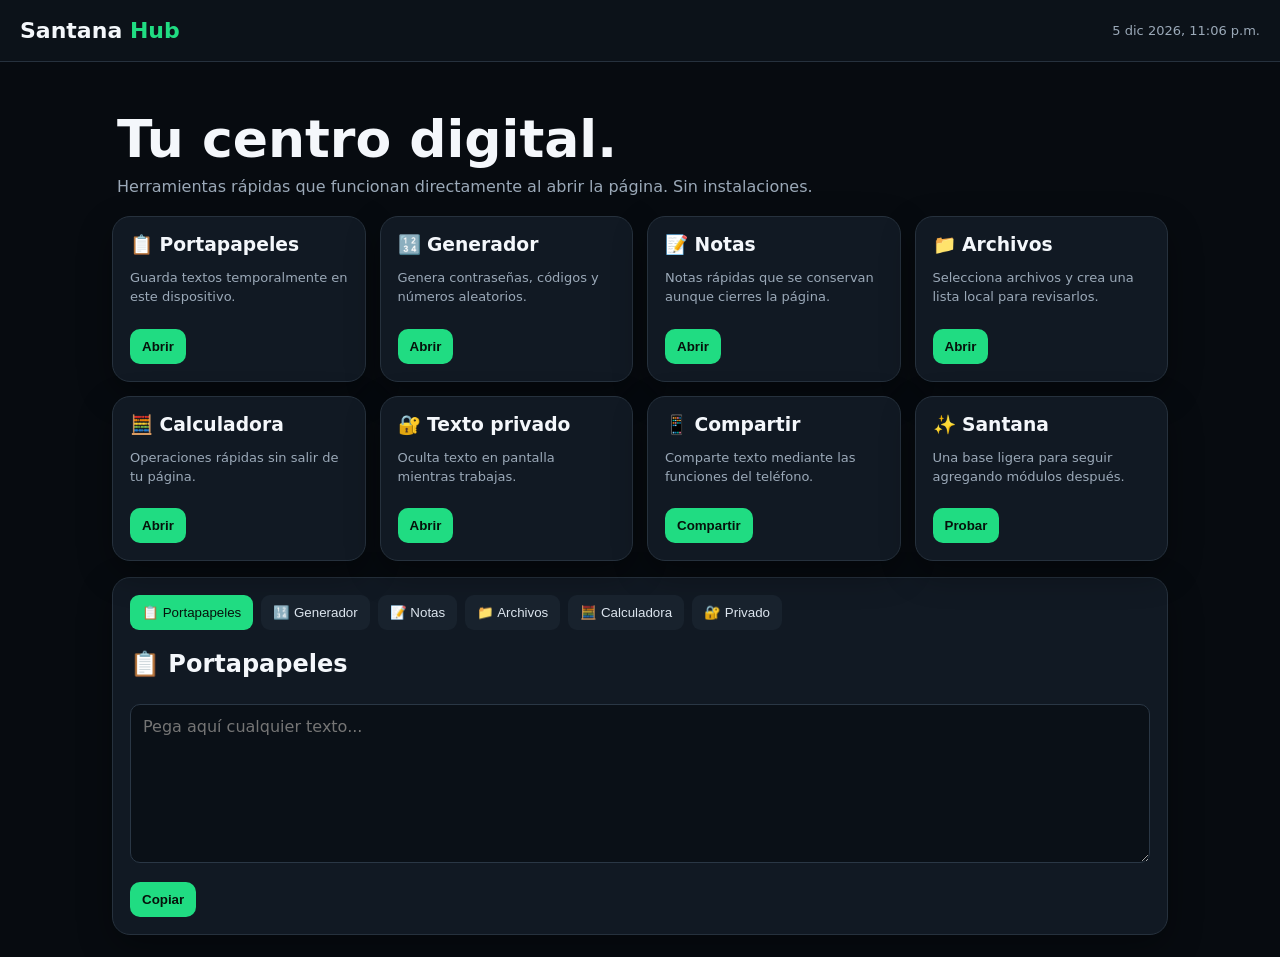
==== commit 0d4972a6: "Add files via upload Signed-off-by: Mauricioiwiwiwui <mauriciosantanacano3@gmail.com>" ====
--- a/index.html
+++ b/index.html
@@ -3,32 +3,83 @@
 <head>
 <meta charset="utf-8">
 <meta name="viewport" content="width=device-width,initial-scale=1">
-<title>Santana Files</title>
-<link rel="stylesheet" href="style.css">
+<title>Santana Hub</title>
+<meta name="theme-color" content="#0b1017">
+<style>
+*{box-sizing:border-box}body{margin:0;background:#070b10;color:#f4f7fb;font-family:system-ui,-apple-system,Segoe UI,sans-serif}
+header{padding:18px 20px;border-bottom:1px solid #26313d;background:#0c1219;display:flex;justify-content:space-between;align-items:center;position:sticky;top:0;z-index:5}
+.logo{font-size:22px;font-weight:900}.logo i{color:#20dc82;font-style:normal}.clock{color:#9ba9b8;font-size:13px}
+main{max-width:1100px;margin:auto;padding:22px}.hero{padding:25px 5px 20px}.hero h1{font-size:clamp(30px,6vw,52px);margin:0 0 8px}.hero p{color:#9ba9b8;margin:0}
+.grid{display:grid;grid-template-columns:repeat(4,1fr);gap:14px}.card{background:#111923;border:1px solid #26313d;border-radius:18px;padding:17px;min-height:145px;box-shadow:0 12px 35px #0005}
+.card h3{margin:0 0 8px}.card p{color:#9ba9b8;font-size:13px;line-height:1.45}.btn{display:inline-block;margin-top:9px;padding:10px 12px;border-radius:10px;background:#20dc82;color:#06120b;font-weight:800;text-decoration:none;cursor:pointer;border:0}
+.panel{margin-top:16px}.tool{display:none}.tool.active{display:block}.wide{grid-column:span 2}textarea,input{width:100%;padding:12px;border-radius:10px;border:1px solid #2a3745;background:#0a1017;color:#fff;margin:6px 0;font:inherit}.result{white-space:pre-wrap;background:#0a1017;border:1px solid #26313d;padding:14px;border-radius:12px;margin-top:10px;min-height:80px}.drop{border:2px dashed #344354;border-radius:14px;padding:28px;text-align:center;color:#aab7c4}.file{padding:9px 0;border-bottom:1px solid #26313d;display:flex;justify-content:space-between;gap:10px}.danger{background:#ff5b69;color:white}.tabs{display:flex;gap:8px;overflow:auto;margin-bottom:12px}.tabs button{white-space:nowrap;background:#18222d;color:#dce5ee;border:0;border-radius:9px;padding:10px 12px}.tabs button.active{background:#20dc82;color:#06120b}
+@media(max-width:850px){.grid{grid-template-columns:repeat(2,1fr)}.wide{grid-column:span 2}}
+@media(max-width:520px){.grid{grid-template-columns:1fr}.wide{grid-column:span 1}}
+</style>
 </head>
 <body>
-<header><b>Santana <span>Files</span></b><button id="logout" class="ghost hidden">Cerrar sesión</button></header>
+<header><div class="logo">Santana <i>Hub</i></div><div class="clock" id="clock"></div></header>
 <main>
-<section id="login" class="card">
-<h1>🔐 Santana Files</h1><p>Accede a tu espacio privado para enviar y recibir archivos.</p>
-<input id="email" type="email" placeholder="Correo electrónico">
-<input id="password" type="password" placeholder="Contraseña">
-<button id="loginBtn">Entrar</button>
-<p id="status"></p>
-</section>
+<section class="hero"><h1>Tu centro digital.</h1><p>Herramientas rápidas que funcionan directamente al abrir la página. Sin instalaciones.</p></section>
 
-<section id="app" class="hidden">
-<div class="card">
-<h2 id="welcome"></h2>
-<p class="muted">Tus archivos se guardan en la nube y pueden verse desde otros dispositivos.</p>
-<label class="upload">📤 Seleccionar archivos<input id="files" type="file" multiple hidden></label>
-<div id="fileList"></div>
-<h3>💬 Mensajes</h3>
-<div id="messages"></div>
-<div class="send"><input id="message" placeholder="Escribe un mensaje..."><button id="sendBtn">Enviar</button></div>
+<div class="grid">
+<div class="card"><h3>📋 Portapapeles</h3><p>Guarda textos temporalmente en este dispositivo.</p><button class="btn" onclick="openTool('clip')">Abrir</button></div>
+<div class="card"><h3>🔢 Generador</h3><p>Genera contraseñas, códigos y números aleatorios.</p><button class="btn" onclick="openTool('gen')">Abrir</button></div>
+<div class="card"><h3>📝 Notas</h3><p>Notas rápidas que se conservan aunque cierres la página.</p><button class="btn" onclick="openTool('notes')">Abrir</button></div>
+<div class="card"><h3>📁 Archivos</h3><p>Selecciona archivos y crea una lista local para revisarlos.</p><button class="btn" onclick="openTool('files')">Abrir</button></div>
+<div class="card"><h3>🧮 Calculadora</h3><p>Operaciones rápidas sin salir de tu página.</p><button class="btn" onclick="openTool('calc')">Abrir</button></div>
+<div class="card"><h3>🔐 Texto privado</h3><p>Oculta texto en pantalla mientras trabajas.</p><button class="btn" onclick="openTool('private')">Abrir</button></div>
+<div class="card"><h3>📱 Compartir</h3><p>Comparte texto mediante las funciones del teléfono.</p><button class="btn" onclick="share()">Compartir</button></div>
+<div class="card"><h3>✨ Santana</h3><p>Una base ligera para seguir agregando módulos después.</p><button class="btn" onclick="alert('Santana Hub listo 🚀')">Probar</button></div>
+</div>
+
+<section class="panel card">
+<div class="tabs">
+<button id="bclip" onclick="openTool('clip')">📋 Portapapeles</button>
+<button id="bgen" onclick="openTool('gen')">🔢 Generador</button>
+<button id="bnotes" onclick="openTool('notes')">📝 Notas</button>
+<button id="bfiles" onclick="openTool('files')">📁 Archivos</button>
+<button id="bcalc" onclick="openTool('calc')">🧮 Calculadora</button>
+<button id="bprivate" onclick="openTool('private')">🔐 Privado</button>
+</div>
+
+<div id="clip" class="tool">
+<h2>📋 Portapapeles</h2><textarea id="clipText" rows="7" placeholder="Pega aquí cualquier texto..."></textarea><button class="btn" onclick="copyText('clipText')">Copiar</button>
+</div>
+
+<div id="gen" class="tool">
+<h2>🔢 Generador</h2><input id="len" type="number" value="16" min="4" max="100"><button class="btn" onclick="generate()">Generar</button><div id="genResult" class="result"></div><button class="btn" onclick="copyResult()">Copiar</button>
+</div>
+
+<div id="notes" class="tool">
+<h2>📝 Notas</h2><textarea id="notesText" rows="12" placeholder="Tus notas..."></textarea><button class="btn" onclick="saveNotes()">Guardar</button><button class="btn danger" onclick="clearNotes()">Borrar</button><span id="saved" style="margin-left:10px;color:#20dc82"></span>
+</div>
+
+<div id="files" class="tool">
+<h2>📁 Archivos</h2><div class="drop"><input id="fileInput" type="file" multiple></div><div id="fileList"></div><p class="muted">Esta herramienta trabaja localmente en tu navegador; no sube archivos a Internet.</p>
+</div>
+
+<div id="calc" class="tool">
+<h2>🧮 Calculadora</h2><input id="expr" placeholder="Ejemplo: 125*7+50/2"><button class="btn" onclick="calculate()">Calcular</button><div id="calcResult" class="result"></div>
+</div>
+
+<div id="private" class="tool">
+<h2>🔐 Texto privado</h2><input id="pin" type="password" placeholder="PIN"><textarea id="privateText" rows="8" placeholder="Escribe algo..."></textarea><button class="btn" onclick="togglePrivate()">Ocultar/mostrar</button>
 </div>
 </section>
 </main>
-<script type="module" src="app.js"></script>
-</body>
-</html>
+<script>
+const $=id=>document.getElementById(id);
+function openTool(id){document.querySelectorAll('.tool').forEach(x=>x.classList.remove('active'));$(id).classList.add('active');document.querySelectorAll('.tabs button').forEach(x=>x.classList.remove('active'));let b=$('b'+id);if(b)b.classList.add('active');scrollTo({top:document.querySelector('.panel').offsetTop-70,behavior:'smooth'})}
+function copyText(id){navigator.clipboard?.writeText($(id).value);alert('Copiado ✅')}
+function generate(){let n=Math.min(100,Math.max(4,+$('len').value||16)),c='ABCDEFGHJKLMNPQRSTUVWXYZabcdefghijkmnopqrstuvwxyz23456789!@#$%_-';let a=new Uint32Array(n);crypto.getRandomValues(a);$('genResult').textContent=Array.from(a,x=>c[x%c.length]).join('')}
+function copyResult(){navigator.clipboard?.writeText($('genResult').textContent);alert('Copiado ✅')}
+$('notesText').value=localStorage.santanaNotes||'';function saveNotes(){localStorage.santanaNotes=$('notesText').value;$('saved').textContent='Guardado ✓';setTimeout(()=>saved.textContent='',1500)}function clearNotes(){if(confirm('¿Borrar notas?')){$('notesText').value='';localStorage.removeItem('santanaNotes')}}
+$('fileInput').onchange=()=>{$('fileList').innerHTML='';[...$('fileInput').files].forEach(f=>{let d=document.createElement('div');d.className='file';d.innerHTML=`<span>📎 ${f.name}<small>${(f.size/1024).toFixed(1)} KB</small></span><span>${f.type||'archivo'}</span>`;$('fileList').appendChild(d)})}
+function calculate(){let e=$('expr').value.trim();if(!/^[0-9+\-*/().%\s]+$/.test(e))return $('calcResult').textContent='Solo se permiten números y operaciones básicas.';try{$('calcResult').textContent=String(Function('return '+e)())}catch{$('calcResult').textContent='Expresión no válida.'}}
+function togglePrivate(){let x=$('privateText');x.style.webkitTextSecurity=x.style.webkitTextSecurity==='disc'?'none':'disc'}
+async function share(){if(navigator.share)await navigator.share({title:'Santana Hub',text:'Entra a Santana Hub',url:location.href});else{await navigator.clipboard.writeText(location.href);alert('Enlace copiado ✅')}}
+function tick(){$('clock').textContent=new Date().toLocaleString('es-MX',{dateStyle:'medium',timeStyle:'short'})}tick();setInterval(tick,1000)
+openTool('clip');
+</script>
+</body></html>
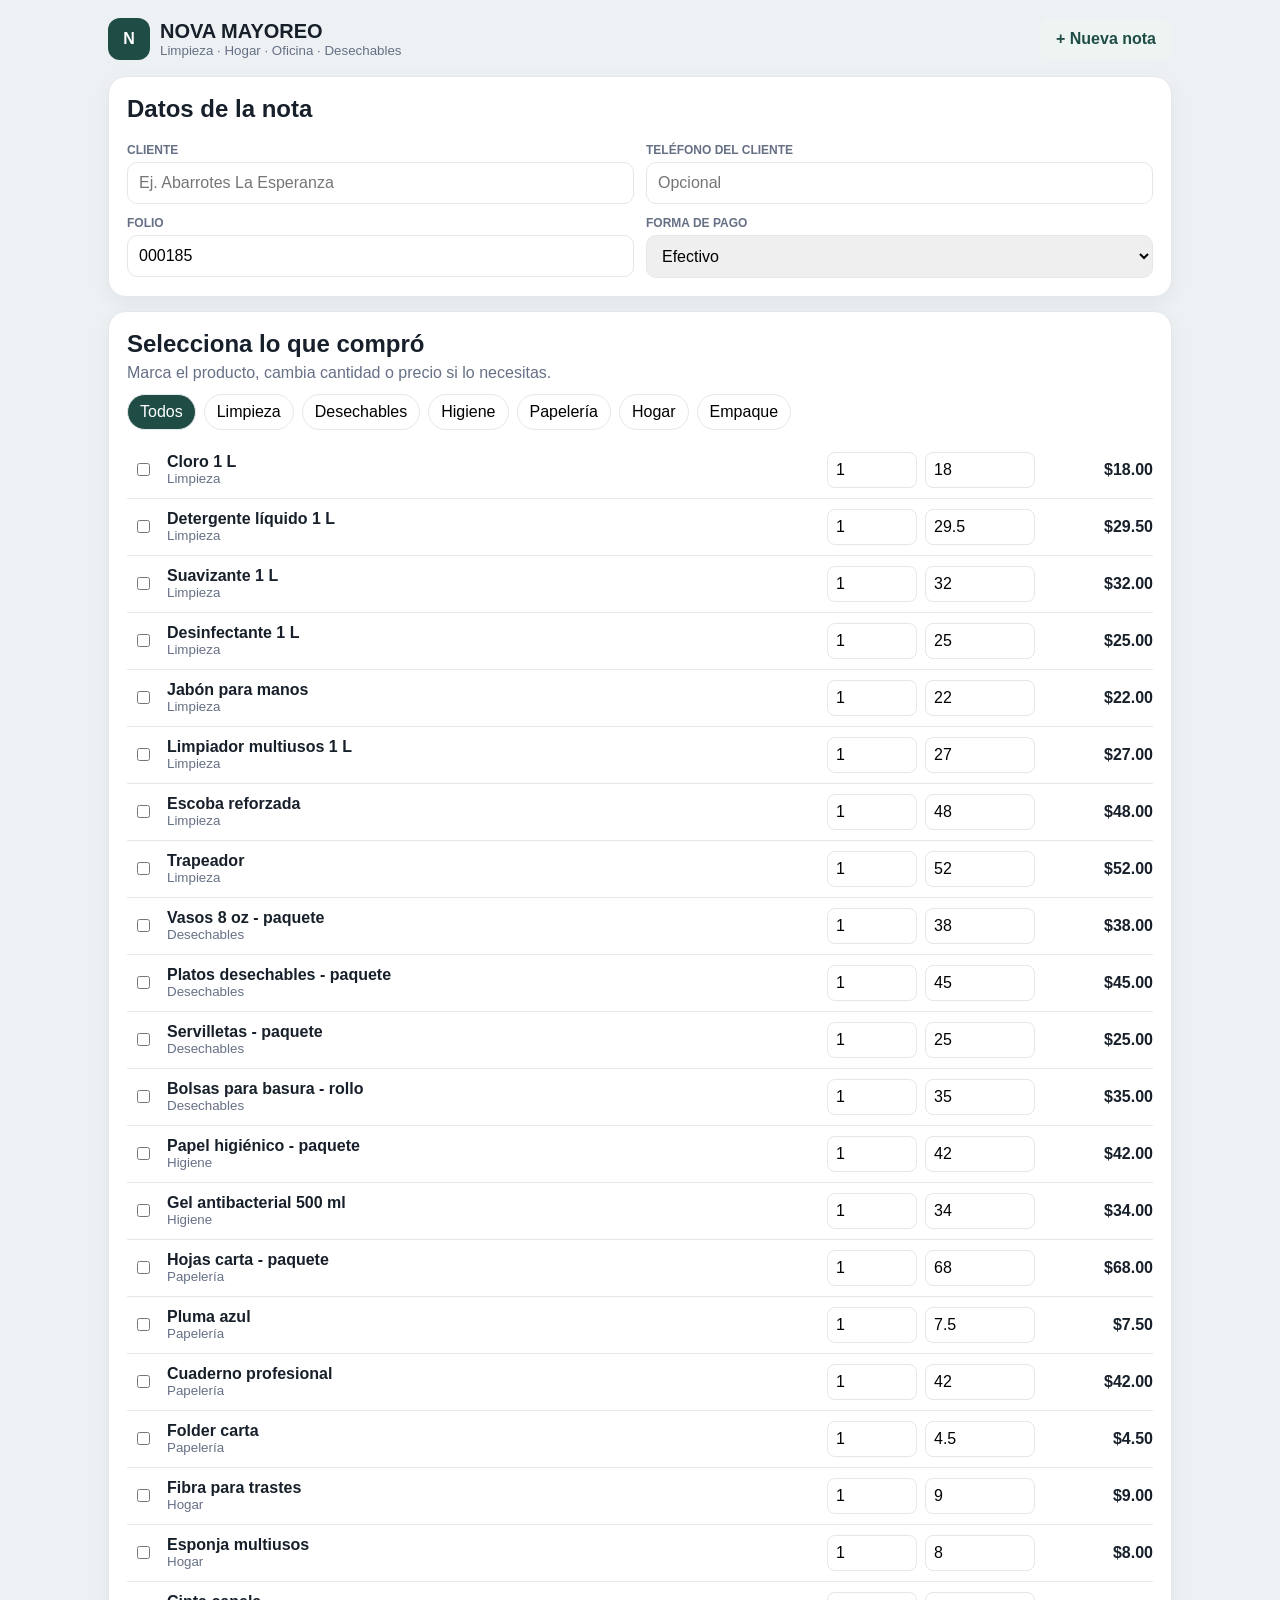
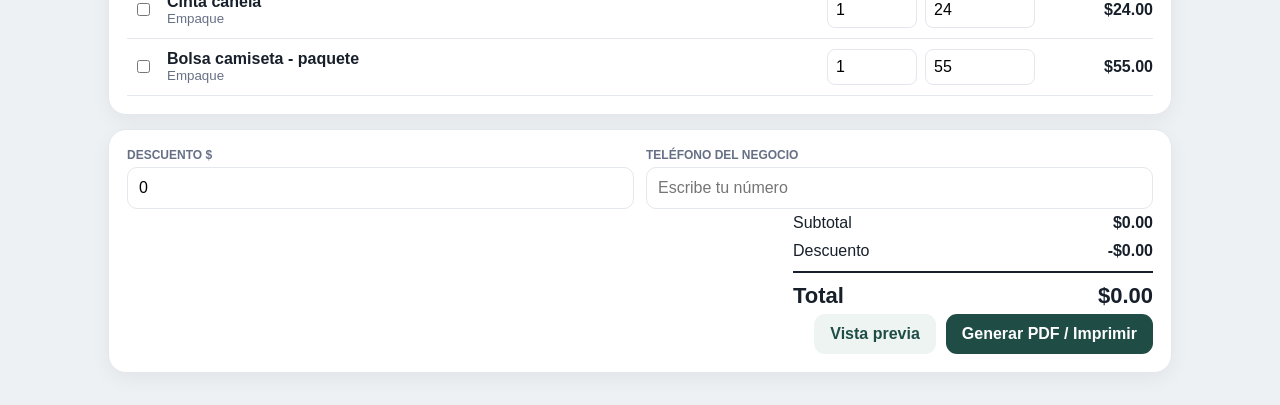
==== commit 3f51b603: "Add files via upload Signed-off-by: Mauricioiwiwiwui <mauriciosantanacano3@gmail.com>" ====
--- a/index.html
+++ b/index.html
@@ -1,85 +1,12 @@
-<!doctype html>
-<html lang="es">
-<head>
-<meta charset="utf-8">
-<meta name="viewport" content="width=device-width,initial-scale=1">
-<title>Santana Hub</title>
-<meta name="theme-color" content="#0b1017">
-<style>
-*{box-sizing:border-box}body{margin:0;background:#070b10;color:#f4f7fb;font-family:system-ui,-apple-system,Segoe UI,sans-serif}
-header{padding:18px 20px;border-bottom:1px solid #26313d;background:#0c1219;display:flex;justify-content:space-between;align-items:center;position:sticky;top:0;z-index:5}
-.logo{font-size:22px;font-weight:900}.logo i{color:#20dc82;font-style:normal}.clock{color:#9ba9b8;font-size:13px}
-main{max-width:1100px;margin:auto;padding:22px}.hero{padding:25px 5px 20px}.hero h1{font-size:clamp(30px,6vw,52px);margin:0 0 8px}.hero p{color:#9ba9b8;margin:0}
-.grid{display:grid;grid-template-columns:repeat(4,1fr);gap:14px}.card{background:#111923;border:1px solid #26313d;border-radius:18px;padding:17px;min-height:145px;box-shadow:0 12px 35px #0005}
-.card h3{margin:0 0 8px}.card p{color:#9ba9b8;font-size:13px;line-height:1.45}.btn{display:inline-block;margin-top:9px;padding:10px 12px;border-radius:10px;background:#20dc82;color:#06120b;font-weight:800;text-decoration:none;cursor:pointer;border:0}
-.panel{margin-top:16px}.tool{display:none}.tool.active{display:block}.wide{grid-column:span 2}textarea,input{width:100%;padding:12px;border-radius:10px;border:1px solid #2a3745;background:#0a1017;color:#fff;margin:6px 0;font:inherit}.result{white-space:pre-wrap;background:#0a1017;border:1px solid #26313d;padding:14px;border-radius:12px;margin-top:10px;min-height:80px}.drop{border:2px dashed #344354;border-radius:14px;padding:28px;text-align:center;color:#aab7c4}.file{padding:9px 0;border-bottom:1px solid #26313d;display:flex;justify-content:space-between;gap:10px}.danger{background:#ff5b69;color:white}.tabs{display:flex;gap:8px;overflow:auto;margin-bottom:12px}.tabs button{white-space:nowrap;background:#18222d;color:#dce5ee;border:0;border-radius:9px;padding:10px 12px}.tabs button.active{background:#20dc82;color:#06120b}
-@media(max-width:850px){.grid{grid-template-columns:repeat(2,1fr)}.wide{grid-column:span 2}}
-@media(max-width:520px){.grid{grid-template-columns:1fr}.wide{grid-column:span 1}}
-</style>
-</head>
-<body>
-<header><div class="logo">Santana <i>Hub</i></div><div class="clock" id="clock"></div></header>
-<main>
-<section class="hero"><h1>Tu centro digital.</h1><p>Herramientas rápidas que funcionan directamente al abrir la página. Sin instalaciones.</p></section>
-
-<div class="grid">
-<div class="card"><h3>📋 Portapapeles</h3><p>Guarda textos temporalmente en este dispositivo.</p><button class="btn" onclick="openTool('clip')">Abrir</button></div>
-<div class="card"><h3>🔢 Generador</h3><p>Genera contraseñas, códigos y números aleatorios.</p><button class="btn" onclick="openTool('gen')">Abrir</button></div>
-<div class="card"><h3>📝 Notas</h3><p>Notas rápidas que se conservan aunque cierres la página.</p><button class="btn" onclick="openTool('notes')">Abrir</button></div>
-<div class="card"><h3>📁 Archivos</h3><p>Selecciona archivos y crea una lista local para revisarlos.</p><button class="btn" onclick="openTool('files')">Abrir</button></div>
-<div class="card"><h3>🧮 Calculadora</h3><p>Operaciones rápidas sin salir de tu página.</p><button class="btn" onclick="openTool('calc')">Abrir</button></div>
-<div class="card"><h3>🔐 Texto privado</h3><p>Oculta texto en pantalla mientras trabajas.</p><button class="btn" onclick="openTool('private')">Abrir</button></div>
-<div class="card"><h3>📱 Compartir</h3><p>Comparte texto mediante las funciones del teléfono.</p><button class="btn" onclick="share()">Compartir</button></div>
-<div class="card"><h3>✨ Santana</h3><p>Una base ligera para seguir agregando módulos después.</p><button class="btn" onclick="alert('Santana Hub listo 🚀')">Probar</button></div>
-</div>
-
-<section class="panel card">
-<div class="tabs">
-<button id="bclip" onclick="openTool('clip')">📋 Portapapeles</button>
-<button id="bgen" onclick="openTool('gen')">🔢 Generador</button>
-<button id="bnotes" onclick="openTool('notes')">📝 Notas</button>
-<button id="bfiles" onclick="openTool('files')">📁 Archivos</button>
-<button id="bcalc" onclick="openTool('calc')">🧮 Calculadora</button>
-<button id="bprivate" onclick="openTool('private')">🔐 Privado</button>
-</div>
-
-<div id="clip" class="tool">
-<h2>📋 Portapapeles</h2><textarea id="clipText" rows="7" placeholder="Pega aquí cualquier texto..."></textarea><button class="btn" onclick="copyText('clipText')">Copiar</button>
-</div>
-
-<div id="gen" class="tool">
-<h2>🔢 Generador</h2><input id="len" type="number" value="16" min="4" max="100"><button class="btn" onclick="generate()">Generar</button><div id="genResult" class="result"></div><button class="btn" onclick="copyResult()">Copiar</button>
-</div>
-
-<div id="notes" class="tool">
-<h2>📝 Notas</h2><textarea id="notesText" rows="12" placeholder="Tus notas..."></textarea><button class="btn" onclick="saveNotes()">Guardar</button><button class="btn danger" onclick="clearNotes()">Borrar</button><span id="saved" style="margin-left:10px;color:#20dc82"></span>
-</div>
-
-<div id="files" class="tool">
-<h2>📁 Archivos</h2><div class="drop"><input id="fileInput" type="file" multiple></div><div id="fileList"></div><p class="muted">Esta herramienta trabaja localmente en tu navegador; no sube archivos a Internet.</p>
-</div>
-
-<div id="calc" class="tool">
-<h2>🧮 Calculadora</h2><input id="expr" placeholder="Ejemplo: 125*7+50/2"><button class="btn" onclick="calculate()">Calcular</button><div id="calcResult" class="result"></div>
-</div>
-
-<div id="private" class="tool">
-<h2>🔐 Texto privado</h2><input id="pin" type="password" placeholder="PIN"><textarea id="privateText" rows="8" placeholder="Escribe algo..."></textarea><button class="btn" onclick="togglePrivate()">Ocultar/mostrar</button>
-</div>
-</section>
-</main>
+<!doctype html><html lang="es"><head><meta charset="utf-8"><meta name="viewport" content="width=device-width,initial-scale=1"><title>NOVA Mayoreo - Notas</title><style>
+:root{--ink:#17202a;--muted:#667085;--line:#e4e7ec;--soft:#f7f8fa;--accent:#1f4d45;--gold:#b98b45}*{box-sizing:border-box}body{margin:0;font-family:Arial,Helvetica,sans-serif;background:#eef1f4;color:var(--ink)}button,input,select{font:inherit}.app{max-width:1100px;margin:auto;padding:18px}.top{display:flex;justify-content:space-between;align-items:center;margin-bottom:16px}.brand{display:flex;gap:10px;align-items:center}.mark{width:42px;height:42px;border-radius:12px;background:var(--accent);color:white;display:grid;place-items:center;font-weight:800}.brand b{font-size:20px}.brand small{display:block;color:var(--muted)}.card{background:white;border:1px solid var(--line);border-radius:18px;padding:18px;box-shadow:0 6px 20px #0000000d;margin-bottom:14px}.grid{display:grid;grid-template-columns:1fr 1fr;gap:12px}.field label{display:block;font-size:12px;font-weight:700;color:var(--muted);margin-bottom:5px}.field input,.field select{width:100%;padding:11px;border:1px solid var(--line);border-radius:10px}.cats{display:flex;gap:8px;flex-wrap:wrap;margin:12px 0}.chip{border:1px solid var(--line);background:white;padding:8px 12px;border-radius:999px;cursor:pointer}.chip.active{background:var(--accent);color:white}.product{display:grid;grid-template-columns:32px 1fr 90px 110px 110px;gap:8px;align-items:center;padding:10px 0;border-bottom:1px solid var(--line)}.product input[type=number]{width:100%;padding:8px;border:1px solid var(--line);border-radius:8px}.money{text-align:right;font-weight:700}.actions{display:flex;gap:10px;justify-content:flex-end;flex-wrap:wrap}.btn{border:0;border-radius:11px;padding:11px 16px;cursor:pointer;font-weight:700}.primary{background:var(--accent);color:white}.secondary{background:#eef4f2;color:var(--accent)}.summary{margin-left:auto;max-width:360px}.row{display:flex;justify-content:space-between;padding:5px 0}.total{font-size:22px;font-weight:800;border-top:2px solid var(--ink);margin-top:6px;padding-top:10px}.note{display:none;background:white;width:210mm;min-height:297mm;margin:auto;padding:16mm 15mm;color:#182028}.invoice-head{display:flex;justify-content:space-between;border-bottom:2px solid var(--accent);padding-bottom:14px}.logoLine{display:flex;gap:12px;align-items:center}.logoBig{width:54px;height:54px;border-radius:14px;background:var(--accent);color:white;display:grid;place-items:center;font-size:24px;font-weight:900}.invoice-head h1{margin:0;font-size:23px;letter-spacing:.5px}.invoice-head p{margin:4px 0 0;color:#667085}.doc{text-align:right}.doc strong{font-size:18px}.clientbox{margin:20px 0;padding:14px 16px;background:#f5f7f7;border-left:4px solid var(--gold);display:grid;grid-template-columns:1fr 1fr;gap:10px}.clientbox span{font-size:11px;color:#667085;display:block;text-transform:uppercase;letter-spacing:.6px}.invoice-table{width:100%;border-collapse:collapse;margin-top:12px}.invoice-table th{background:var(--accent);color:white;text-align:left;padding:10px;font-size:12px}.invoice-table td{padding:10px;border-bottom:1px solid #e5e7eb}.invoice-table th:nth-child(1),.invoice-table td:nth-child(1){text-align:center;width:60px}.invoice-table th:nth-child(3),.invoice-table th:nth-child(4),.invoice-table td:nth-child(3),.invoice-table td:nth-child(4){text-align:right}.invoice-total{width:310px;margin:18px 0 0 auto}.invoice-total .grand{background:#f2f6f5;padding:10px;margin-top:6px;font-size:20px;font-weight:900}.foot{margin-top:36px;border-top:1px solid #d8dee3;padding-top:14px;display:flex;justify-content:space-between;color:#667085;font-size:12px}.thanks{font-weight:800;color:var(--accent)}.empty{padding:24px;text-align:center;color:var(--muted)}
+@media(max-width:700px){.grid{grid-template-columns:1fr}.product{grid-template-columns:30px 1fr 70px 85px}.product .money{display:none}.app{padding:10px}.top{align-items:flex-start}.brand small{font-size:11px}}@media print{body{background:white}.app{display:none!important}.note{display:block!important;box-shadow:none;margin:0;width:auto;min-height:auto;padding:10mm} @page{size:A4;margin:0}}
+</style></head><body><main class="app"><div class="top"><div class="brand"><div class="mark">N</div><div><b>NOVA MAYOREO</b><small>Limpieza · Hogar · Oficina · Desechables</small></div></div><button class="btn secondary" onclick="resetSale()">+ Nueva nota</button></div>
+<section class="card"><h2 style="margin-top:0">Datos de la nota</h2><div class="grid"><div class="field"><label>CLIENTE</label><input id="client" placeholder="Ej. Abarrotes La Esperanza"></div><div class="field"><label>TELÉFONO DEL CLIENTE</label><input id="clientPhone" placeholder="Opcional"></div><div class="field"><label>FOLIO</label><input id="folio" value="000185"></div><div class="field"><label>FORMA DE PAGO</label><select id="payment"><option>Efectivo</option><option>Transferencia</option><option>Tarjeta</option><option>Crédito</option></select></div></div></section>
+<section class="card"><h2 style="margin:0">Selecciona lo que compró</h2><p style="color:var(--muted);margin:6px 0">Marca el producto, cambia cantidad o precio si lo necesitas.</p><div class="cats" id="cats"></div><div id="products"></div></section>
+<section class="card"><div class="grid"><div class="field"><label>DESCUENTO $</label><input id="discount" type="number" min="0" step="0.01" value="0" oninput="renderSummary()"></div><div class="field"><label>TELÉFONO DEL NEGOCIO</label><input id="bizPhone" placeholder="Escribe tu número"></div></div><div class="summary" id="summary"></div><div class="actions"><button class="btn secondary" onclick="preview()">Vista previa</button><button class="btn primary" onclick="makePDF()">Generar PDF / Imprimir</button></div></section></main>
+<section class="note" id="note"><div class="invoice-head"><div class="logoLine"><div class="logoBig">N</div><div><h1>NOVA MAYOREO</h1><p>Distribuidora mayorista</p><p style="font-size:11px">Limpieza · Hogar · Oficina · Desechables</p></div></div><div class="doc"><strong>NOTA DE REMISIÓN</strong><p>Folio <b id="pFolio"></b></p><p id="pDate"></p></div></div><div class="clientbox"><div><span>Cliente</span><b id="pClient"></b></div><div><span>Teléfono</span><b id="pClientPhone"></b></div><div><span>Forma de pago</span><b id="pPayment"></b></div><div><span>Tel. distribuidora</span><b id="pBizPhone"></b></div></div><table class="invoice-table"><thead><tr><th>Cant.</th><th>Descripción</th><th>P. Unit.</th><th>Importe</th></tr></thead><tbody id="pRows"></tbody></table><div class="invoice-total" id="pTotals"></div><div class="foot"><div><div class="thanks">Gracias por su compra.</div><div>Documento comercial - Nota de remisión.</div></div><div style="text-align:right"><b>NOVA MAYOREO</b><div>Todo para tu negocio.</div></div></div></section>
 <script>
-const $=id=>document.getElementById(id);
-function openTool(id){document.querySelectorAll('.tool').forEach(x=>x.classList.remove('active'));$(id).classList.add('active');document.querySelectorAll('.tabs button').forEach(x=>x.classList.remove('active'));let b=$('b'+id);if(b)b.classList.add('active');scrollTo({top:document.querySelector('.panel').offsetTop-70,behavior:'smooth'})}
-function copyText(id){navigator.clipboard?.writeText($(id).value);alert('Copiado ✅')}
-function generate(){let n=Math.min(100,Math.max(4,+$('len').value||16)),c='ABCDEFGHJKLMNPQRSTUVWXYZabcdefghijkmnopqrstuvwxyz23456789!@#$%_-';let a=new Uint32Array(n);crypto.getRandomValues(a);$('genResult').textContent=Array.from(a,x=>c[x%c.length]).join('')}
-function copyResult(){navigator.clipboard?.writeText($('genResult').textContent);alert('Copiado ✅')}
-$('notesText').value=localStorage.santanaNotes||'';function saveNotes(){localStorage.santanaNotes=$('notesText').value;$('saved').textContent='Guardado ✓';setTimeout(()=>saved.textContent='',1500)}function clearNotes(){if(confirm('¿Borrar notas?')){$('notesText').value='';localStorage.removeItem('santanaNotes')}}
-$('fileInput').onchange=()=>{$('fileList').innerHTML='';[...$('fileInput').files].forEach(f=>{let d=document.createElement('div');d.className='file';d.innerHTML=`<span>📎 ${f.name}<small>${(f.size/1024).toFixed(1)} KB</small></span><span>${f.type||'archivo'}</span>`;$('fileList').appendChild(d)})}
-function calculate(){let e=$('expr').value.trim();if(!/^[0-9+\-*/().%\s]+$/.test(e))return $('calcResult').textContent='Solo se permiten números y operaciones básicas.';try{$('calcResult').textContent=String(Function('return '+e)())}catch{$('calcResult').textContent='Expresión no válida.'}}
-function togglePrivate(){let x=$('privateText');x.style.webkitTextSecurity=x.style.webkitTextSecurity==='disc'?'none':'disc'}
-async function share(){if(navigator.share)await navigator.share({title:'Santana Hub',text:'Entra a Santana Hub',url:location.href});else{await navigator.clipboard.writeText(location.href);alert('Enlace copiado ✅')}}
-function tick(){$('clock').textContent=new Date().toLocaleString('es-MX',{dateStyle:'medium',timeStyle:'short'})}tick();setInterval(tick,1000)
-openTool('clip');
-</script>
-</body></html>+const catalog=[['Limpieza','Cloro 1 L',18],['Limpieza','Detergente líquido 1 L',29.5],['Limpieza','Suavizante 1 L',32],['Limpieza','Desinfectante 1 L',25],['Limpieza','Jabón para manos',22],['Limpieza','Limpiador multiusos 1 L',27],['Limpieza','Escoba reforzada',48],['Limpieza','Trapeador',52],['Desechables','Vasos 8 oz - paquete',38],['Desechables','Platos desechables - paquete',45],['Desechables','Servilletas - paquete',25],['Desechables','Bolsas para basura - rollo',35],['Higiene','Papel higiénico - paquete',42],['Higiene','Gel antibacterial 500 ml',34],['Papelería','Hojas carta - paquete',68],['Papelería','Pluma azul',7.5],['Papelería','Cuaderno profesional',42],['Papelería','Folder carta',4.5],['Hogar','Fibra para trastes',9],['Hogar','Esponja multiusos',8],['Empaque','Cinta canela',24],['Empaque','Bolsa camiseta - paquete',55]].map((x,i)=>({id:i,cat:x[0],name:x[1],price:x[2],qty:1,on:false}));let active='Todos';
+const mx=n=>new Intl.NumberFormat('es-MX',{style:'currency',currency:'MXN'}).format(n||0);function init(){let cs=['Todos',...new Set(catalog.map(x=>x.cat))];cats.innerHTML=cs.map(c=>`<button class="chip ${c===active?'active':''}" onclick="active='${c}';init()">${c}</button>`).join('');renderProducts();renderSummary()}function renderProducts(){let a=catalog.filter(x=>active==='Todos'||x.cat===active);products.innerHTML=a.map(x=>`<div class="product"><input type="checkbox" ${x.on?'checked':''} onchange="catalog[${x.id}].on=this.checked;renderSummary()"><div><b>${x.name}</b><small style="display:block;color:#667085">${x.cat}</small></div><input type="number" min="1" value="${x.qty}" onchange="catalog[${x.id}].qty=+this.value;renderSummary()"><input type="number" min="0" step="0.01" value="${x.price}" onchange="catalog[${x.id}].price=+this.value;renderSummary()"><div class="money">${mx(x.qty*x.price)}</div></div>`).join('')||'<div class="empty">Sin productos</div>'}function totals(){let s=catalog.filter(x=>x.on).reduce((a,x)=>a+x.qty*x.price,0),d=+discount.value||0;return [s,d,Math.max(0,s-d)]}function renderSummary(){let [s,d,t]=totals();summary.innerHTML=`<div class="row"><span>Subtotal</span><b>${mx(s)}</b></div><div class="row"><span>Descuento</span><b>-${mx(d)}</b></div><div class="row total"><span>Total</span><span>${mx(t)}</span></div>`;renderProducts()}function fillNote(){let sel=catalog.filter(x=>x.on);if(!sel.length){alert('Selecciona al menos un producto.');return false}pFolio.textContent=folio.value||'S/F';pDate.textContent=new Date().toLocaleDateString('es-MX',{day:'2-digit',month:'long',year:'numeric'});pClient.textContent=client.value||'Público general';pClientPhone.textContent=clientPhone.value||'—';pPayment.textContent=payment.value;pBizPhone.textContent=bizPhone.value||'—';pRows.innerHTML=sel.map(x=>`<tr><td>${x.qty}</td><td>${x.name}</td><td>${mx(x.price)}</td><td>${mx(x.qty*x.price)}</td></tr>`).join('');let [s,d,t]=totals();pTotals.innerHTML=`<div class="row"><span>Subtotal</span><b>${mx(s)}</b></div>${d?`<div class="row"><span>Descuento</span><b>-${mx(d)}</b></div>`:''}<div class="row grand"><span>TOTAL</span><span>${mx(t)}</span></div>`;return true}function preview(){if(!fillNote())return;let w=window.open('','_blank');w.document.write('<!doctype html><title>Vista previa</title>'+document.querySelector('style').outerHTML+'<body>'+note.outerHTML+'<script>document.getElementById("note").style.display="block"<\/script></body>');w.document.close()}function makePDF(){if(!fillNote())return;window.print()}function resetSale(){catalog.forEach(x=>{x.on=false;x.qty=1});client.value='';clientPhone.value='';discount.value=0;folio.value=String((+folio.value||0)+1).padStart(6,'0');renderSummary()}init();
+</script></body></html>
